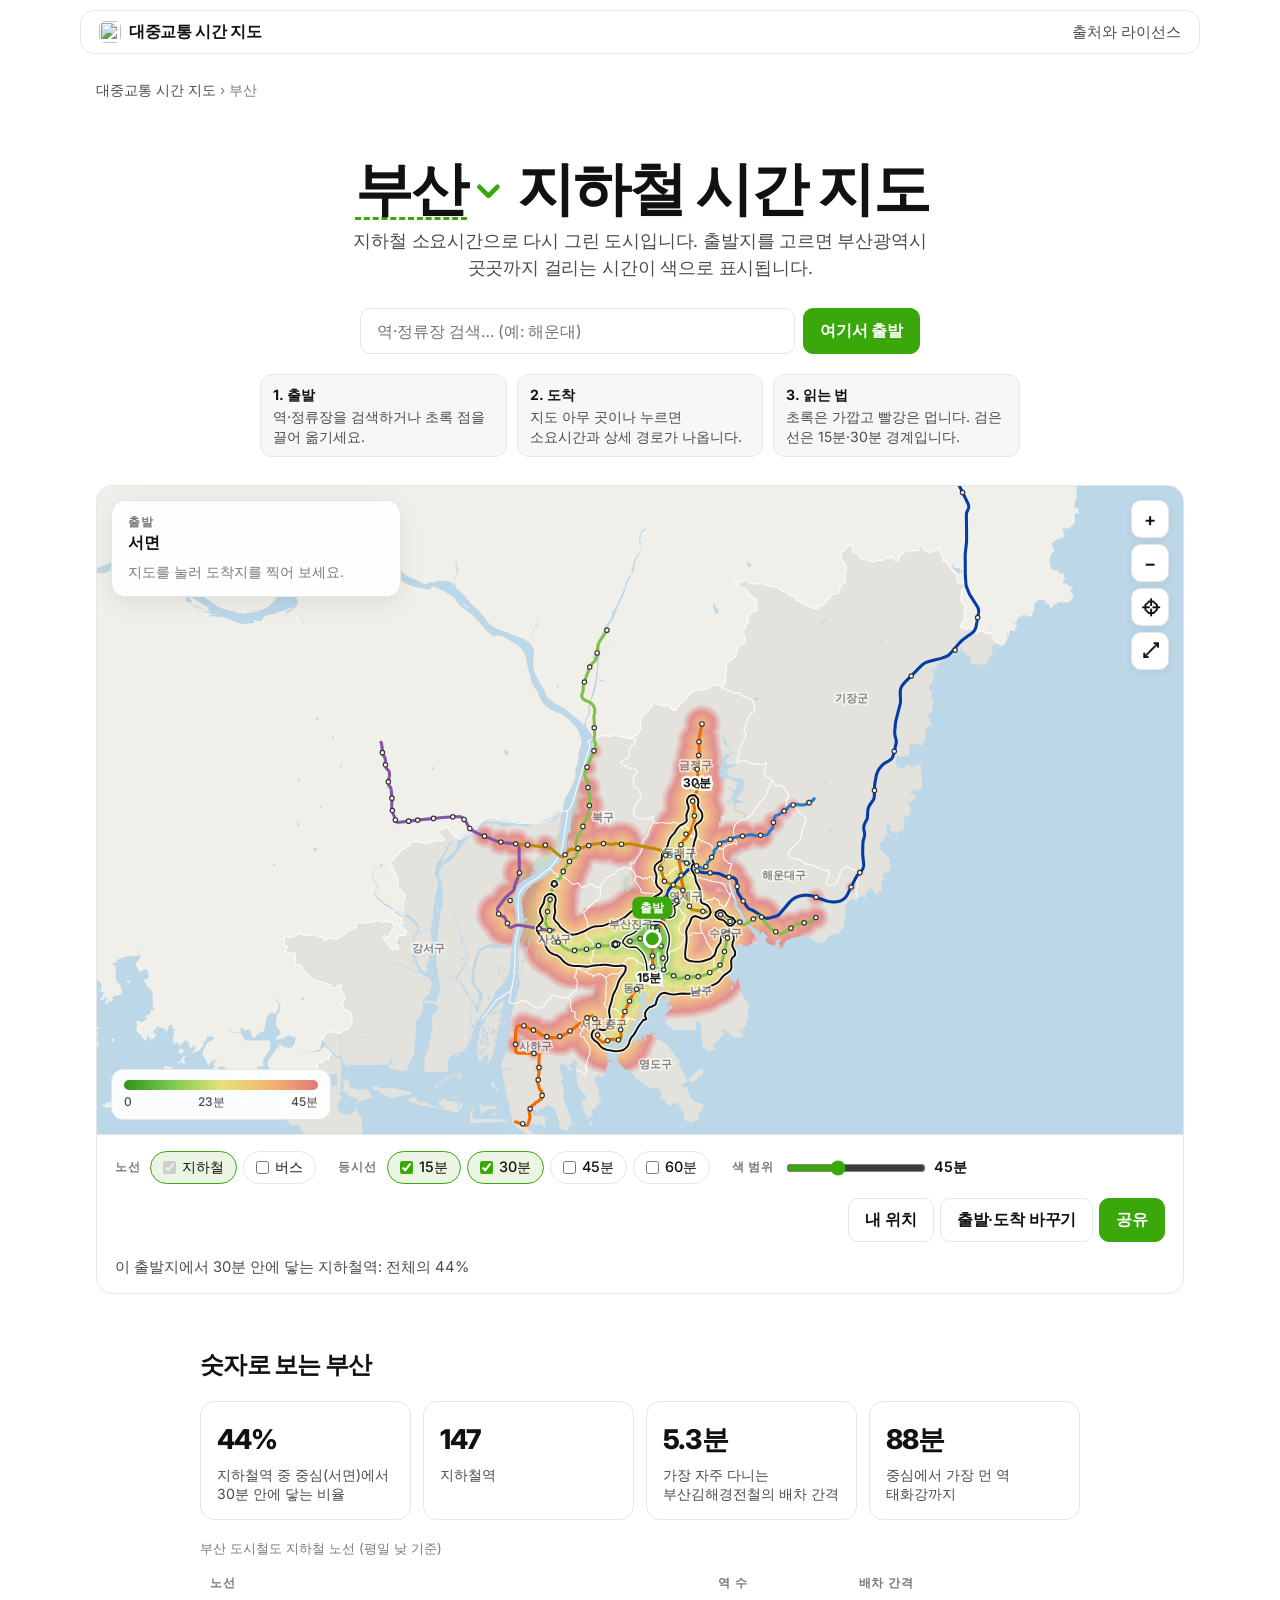
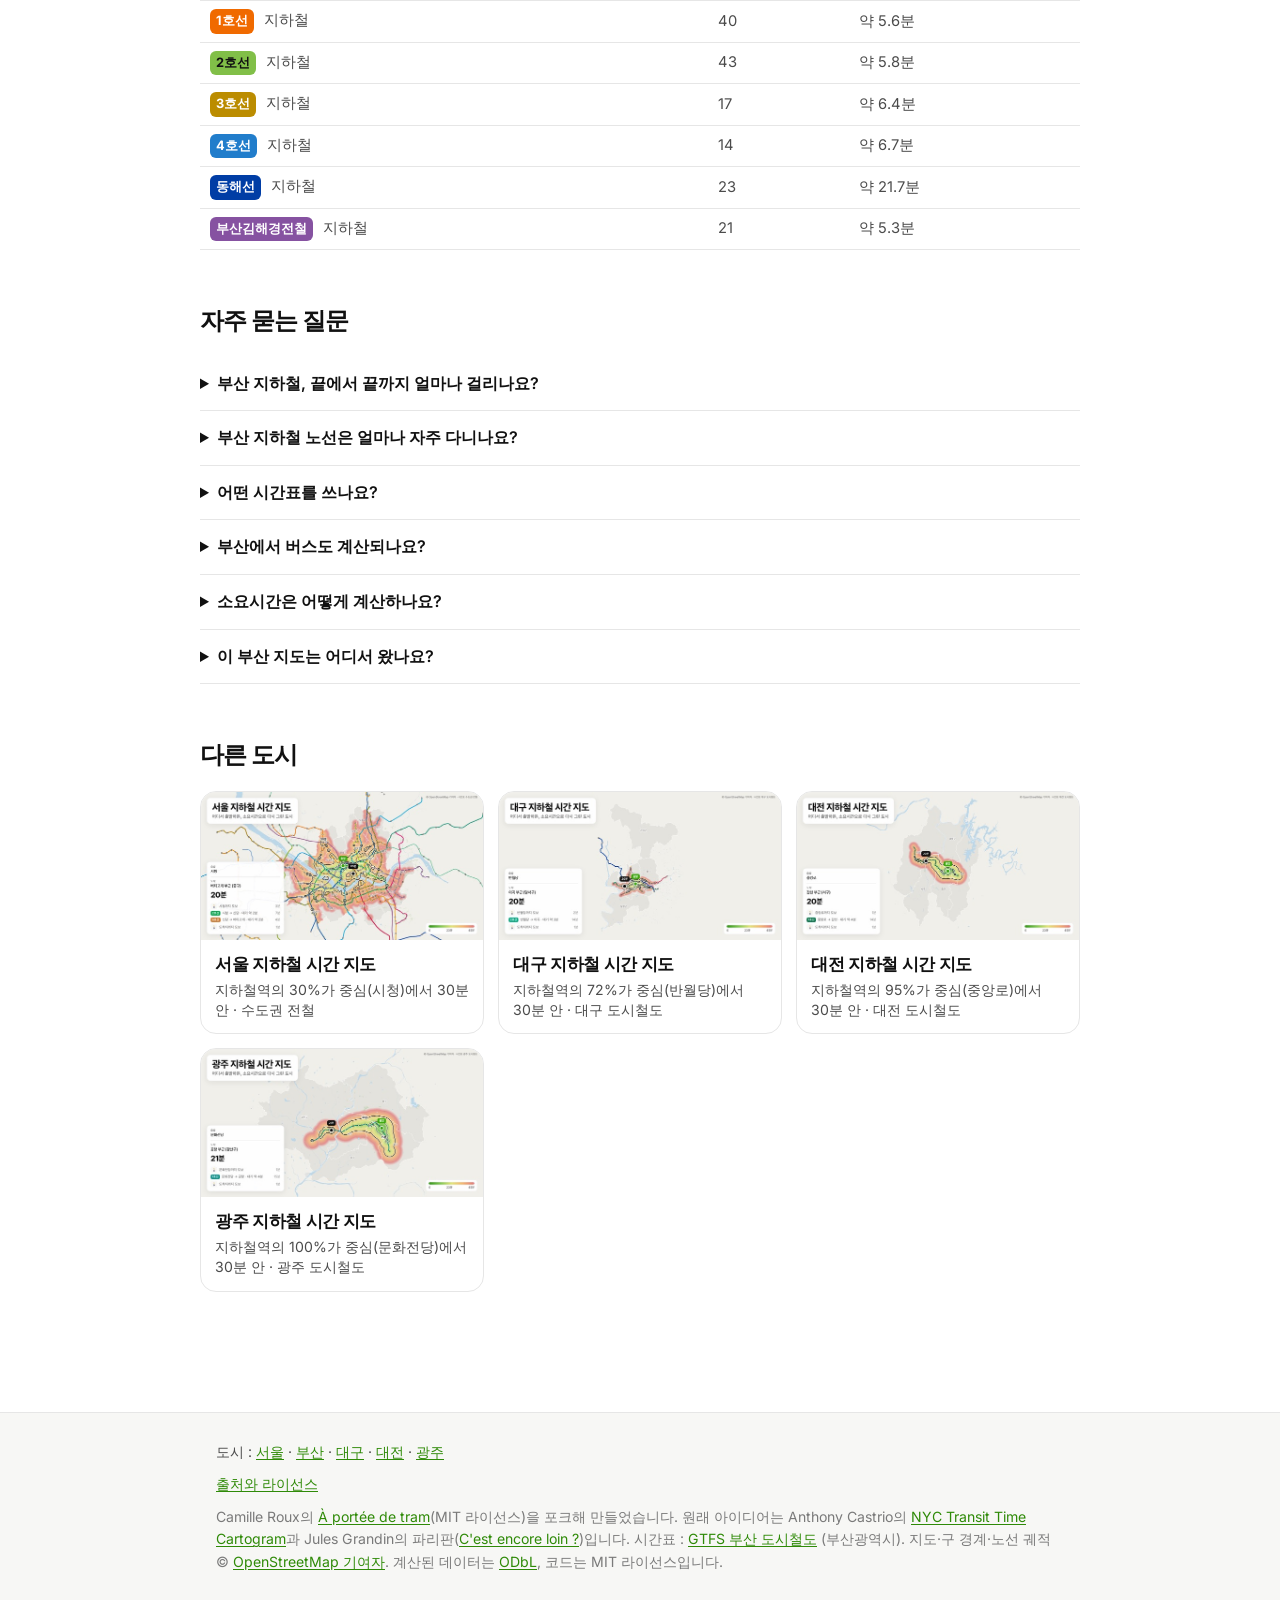
==== site/busan/index.html @ 9e41fa9f "한국 5개 도시판: 서울·부산·대구·대전·광주 - 프랑스 도시를 지우고 한국어 UI로 전환 - 국가교통DB GTFS 변환 도구 (tools/ktdb_gtfs.py), 버스 포함 -" ====
<!doctype html>
<html lang="ko">
  <head>
    <meta charset="utf-8" />
    <meta name="viewport" content="width=device-width, initial-scale=1" />
    <title>부산 지하철 시간 지도 · 지하철 소요시간 · 부산 도시철도</title>
    <meta name="description" content="부산 지하철 소요시간 지도: 출발지를 고르면 도시 곳곳까지 걸리는 시간이 색으로 표시됩니다(부산 도시철도)." />
    <link rel="canonical" href="https://example.com/busan/" />
    <meta name="theme-color" content="#3aa70b" />
    <link rel="icon" href="../favicon.svg" type="image/svg+xml" />
    <link rel="icon" href="../favicon-32.png" type="image/png" sizes="32x32" />
    <link rel="apple-touch-icon" href="../apple-touch-icon.png" />
    <meta property="og:type" content="website" />
    <meta property="og:locale" content="ko_KR" />
    <meta property="og:site_name" content="대중교통 시간 지도" />
    <meta property="og:title" content="부산 지하철 시간 지도" />
    <meta property="og:description" content="부산 지하철 소요시간 지도: 출발지를 고르면 도시 곳곳까지 걸리는 시간이 색으로 표시됩니다(부산 도시철도)." />
    <meta property="og:url" content="https://example.com/busan/" />
    <meta property="og:image" content="https://example.com/og/busan.jpg?v=3eb0826e" />
    <meta property="og:image:width" content="1200" />
    <meta property="og:image:height" content="630" />
    <meta property="og:image:alt" content="서면에서 출발하는 지하철 소요시간으로 색칠한 부산 지도, 15분·30분 등시선 포함." />
    <meta property="article:published_time" content="2026-10-06T08:00:00+09:00" />
    <meta name="twitter:card" content="summary_large_image" />
    <meta name="twitter:title" content="부산 지하철 시간 지도" />
    <meta name="twitter:description" content="부산 지하철 소요시간 지도: 출발지를 고르면 도시 곳곳까지 걸리는 시간이 색으로 표시됩니다(부산 도시철도)." />
    <meta name="twitter:image" content="https://example.com/og/busan.jpg?v=3eb0826e" />
    <script type="application/ld+json">
    {
      "@context": "https://schema.org",
      "@graph": [
        {
          "@type": "WebApplication",
          "name": "부산 지하철 시간 지도",
          "url": "https://example.com/busan/",
          "description": "부산 지하철 소요시간 지도: 출발지를 고르면 도시 곳곳까지 걸리는 시간이 색으로 표시됩니다(부산 도시철도).",
          "inLanguage": "ko",
          "applicationCategory": "TravelApplication",
          "operatingSystem": "Web",
          "isAccessibleForFree": true,
          "image": "https://example.com/og/busan.jpg",
          "spatialCoverage": {
            "@type": "Place",
            "name": "부산광역시"
          },
          "isBasedOn": [
            "https://github.com/camilleroux/montpellier-temps-transport",
            "https://castrio.me/nyc/",
            "https://julesgrandin.github.io/paris-temps-transport/"
          ],
          "datePublished": "2026-10-06",
          "dateModified": "2026-10-06"
        },
        {
          "@type": "BreadcrumbList",
          "itemListElement": [
            {
              "@type": "ListItem",
              "position": 1,
              "name": "대중교통 시간 지도",
              "item": "https://example.com/"
            },
            {
              "@type": "ListItem",
              "position": 2,
              "name": "부산",
              "item": "https://example.com/busan/"
            }
          ]
        },
        {
          "@type": "FAQPage",
          "mainEntity": [
            {
              "@type": "Question",
              "name": "부산 지하철, 끝에서 끝까지 얼마나 걸리나요?",
              "acceptedAnswer": {
                "@type": "Answer",
                "text": "중심(서면)에서 출발하면 지하철역의 14%가 15분 안에, 44%가 30분 안에 닿습니다(도보·대기 포함). 가장 먼 역인 태화강까지는 약 88분입니다."
              }
            },
            {
              "@type": "Question",
              "name": "부산 지하철 노선은 얼마나 자주 다니나요?",
              "acceptedAnswer": {
                "@type": "Answer",
                "text": "평일 낮 평균 배차 간격은 1호선 5.6분, 2호선 5.8분, 3호선 6.4분, 4호선 6.7분, 동해선 21.7분, 부산김해경전철 5.3분입니다. 가장 자주 다니는 노선은 부산김해경전철으로, 약 5.3분마다 옵니다."
              }
            },
            {
              "@type": "Question",
              "name": "어떤 시간표를 쓰나요?",
              "acceptedAnswer": {
                "@type": "Answer",
                "text": "부산 도시철도 계획 시간표(GTFS, 국가교통DB 제공 자료)를 사용합니다. 2026년 10월 6일에 받은 자료입니다. 시간표 유효 기간은 2030년 12월 31일까지입니다. 소요시간은 2026년 10월 6일 화요일 7시~20시 기준입니다."
              }
            },
            {
              "@type": "Question",
              "name": "부산에서 버스도 계산되나요?",
              "acceptedAnswer": {
                "@type": "Answer",
                "text": "선택할 수 있습니다. 지도 아래 ‘버스’ 항목을 켜면 됩니다. 기본은 지하철만 표시합니다. 드물게 오는 버스의 대기시간은 최대 15분으로 잡습니다."
              }
            },
            {
              "@type": "Question",
              "name": "소요시간은 어떻게 계산하나요?",
              "acceptedAnswer": {
                "@type": "Answer",
                "text": "시속 4.5km로 정류장까지 걷고, 배차 간격의 절반만큼 기다리고, 시간표상 역 사이 소요시간을 더합니다. 환승할 때는 도보 1.5분을 더합니다. 지하철은 승강장까지 오가는 1분도 더합니다. 실시간 정보나 운행 장애는 반영하지 않는, ‘시간표상’ 도시입니다."
              }
            },
            {
              "@type": "Question",
              "name": "이 부산 지도는 어디서 왔나요?",
              "acceptedAnswer": {
                "@type": "Answer",
                "text": "아이디어는 Anthony Castrio의 NYC Transit Time Cartogram과, 이를 파리에 옮긴 Jules Grandin의 « C'est encore loin ? »에서 왔습니다. 코드는 Camille Roux가 프랑스 도시용으로 만든 « À portée de tram »(MIT 라이선스)을 포크했습니다."
              }
            }
          ]
        }
      ]
    }
    </script>
    <link rel="preconnect" href="https://fonts.bunny.net" />
    <link rel="stylesheet" href="https://fonts.bunny.net/css?family=inter:400,500,600,700,800" />
    <link rel="stylesheet" href="../styles.css?v=0afb52df" />
  </head>
  <body>
    <script id="city-config" type="application/json">{"slug": "busan", "name": "부산", "dataVersion": "d12c9aa7", "defaultFrom": {"lat": 35.15735, "lon": 129.0591, "label": "서면"}, "railNoun": "지하철", "railStations": "지하철역", "busNoun": "버스", "geocoderUrl": null}</script>
    <header class="topbar">
      <nav class="topbar-inner" aria-label="주 메뉴">
        <a class="brand" href="../"><img src="../favicon.svg" width="22" height="22" alt="" /> 대중교통 시간 지도</a>
        <div class="topbar-links">
          <a class="topbar-link" href="../credits/">출처와 라이선스</a>
        </div>
      </nav>
    </header>

    <main class="page">
      <nav class="breadcrumb" aria-label="현재 위치">
        <a href="../">대중교통 시간 지도</a> <span aria-hidden="true">›</span> <span aria-current="page">부산</span>
      </nav>

      <section class="hero">
        <h1><button id="cityTrigger" type="button" class="city-trigger" aria-haspopup="dialog" aria-expanded="false" title="도시 바꾸기">부산<svg viewBox="0 0 16 16" aria-hidden="true"><path d="M3 6l5 5 5-5"/></svg></button> 지하철 시간&nbsp;지도</h1>
        <div id="cityPanel" class="city-panel" role="dialog" aria-label="도시 선택" hidden>
          <div class="city-panel-head">
            <input id="citySearch" type="search" placeholder="도시 검색…" aria-label="도시 검색" autocomplete="off" />
            <button id="cityClose" type="button" class="icon-button" aria-label="닫기">×</button>
          </div>
          <nav class="city-panel-list" aria-label="도시">
            <a class="city-item" href="../seoul/" data-name="서울"><img src="../og/thumb-seoul.jpg" width="120" height="63" alt="" loading="lazy" /><span><strong>서울</strong><small>지하철 · 수도권 전철</small></span></a>
            <a class="city-item current" href="../busan/" aria-current="page" data-name="부산"><img src="../og/thumb-busan.jpg" width="120" height="63" alt="" loading="lazy" /><span><strong>부산</strong><small>지하철 · 부산 도시철도</small></span></a>
            <a class="city-item" href="../daegu/" data-name="대구"><img src="../og/thumb-daegu.jpg" width="120" height="63" alt="" loading="lazy" /><span><strong>대구</strong><small>지하철 · 대구 도시철도</small></span></a>
            <a class="city-item" href="../daejeon/" data-name="대전"><img src="../og/thumb-daejeon.jpg" width="120" height="63" alt="" loading="lazy" /><span><strong>대전</strong><small>지하철 · 대전 도시철도</small></span></a>
            <a class="city-item" href="../gwangju/" data-name="광주"><img src="../og/thumb-gwangju.jpg" width="120" height="63" alt="" loading="lazy" /><span><strong>광주</strong><small>지하철 · 광주 도시철도</small></span></a>
          </nav>
        </div>
        <p class="lede">
          지하철 소요시간으로 다시 그린 도시입니다. 출발지를 고르면 부산광역시 곳곳까지 걸리는 시간이 색으로
          표시됩니다.
        </p>
        <form id="searchForm" class="search" role="search" autocomplete="off">
          <label class="visually-hidden" for="searchInput">출발지</label>
          <input id="searchInput" type="search" placeholder="역·정류장 검색… (예: 해운대)" />
          <button type="submit" class="button primary">여기서 출발</button>
          <ul id="searchResults" class="search-results" hidden></ul>
        </form>
        <ol class="steps" aria-label="사용법">
          <li><strong>1. 출발</strong> 역·정류장을 검색하거나 초록 점을 끌어 옮기세요.</li>
          <li><strong>2. 도착</strong> 지도 아무 곳이나 누르면 소요시간과 상세 경로가 나옵니다.</li>
          <li><strong>3. 읽는 법</strong> 초록은 가깝고 빨강은 멉니다. 검은 선은 15분·30분 경계입니다.</li>
        </ol>
      </section>

      <section class="map-card" aria-label="소요시간 지도">
        <noscript>
          <p class="noscript">
            이 지도는 소요시간을 계산하려면 JavaScript가 필요합니다. JavaScript를 켜 주세요.
          </p>
        </noscript>
        <div id="mapStage" class="map-stage">
          <canvas id="mapCanvas"></canvas>

          <aside id="tripPanel" class="trip-panel" aria-live="polite">
            <p class="trip-eyebrow">출발</p>
            <p id="tripFrom" class="trip-from">노선 데이터를 불러오는 중…</p>
            <div id="tripResult" class="trip-result" hidden>
              <div class="trip-row">
                <p class="trip-eyebrow">도착</p>
                <button id="removeTo" type="button" class="link-button">지우기</button>
              </div>
              <p id="tripTo" class="trip-to"></p>
              <p id="tripDuration" class="trip-duration"></p>
              <ol id="tripSteps" class="trip-steps"></ol>
              <div id="heatFrom" class="segmented" role="group" aria-label="지도 색칠 기준">
                <span>색칠 기준</span>
                <button type="button" data-source="from" aria-pressed="true">출발지</button>
                <button type="button" data-source="to" aria-pressed="false">도착지</button>
              </div>
            </div>
            <p id="tripHint" class="trip-hint">지도를 눌러 도착지를 찍어 보세요.</p>
          </aside>

          <div class="map-buttons">
            <button id="zoomIn" type="button" class="icon-button" aria-label="확대">+</button>
            <button id="zoomOut" type="button" class="icon-button" aria-label="축소">−</button>
            <button id="recenter" type="button" class="icon-button" aria-label="지도 다시 맞추기">⌖</button>
            <button id="fullscreen" type="button" class="icon-button" aria-label="전체 화면">⤢</button>
          </div>

          <div class="legend" aria-hidden="true">
            <div id="legendBar" class="legend-bar"></div>
            <div class="legend-labels"><span>0</span><span id="legendMid"></span><span id="legendMax"></span></div>
          </div>
        </div>

        <div class="controls">
          <div class="control-group">
            <span class="control-label">노선</span>
            <label class="pill-toggle"><input type="checkbox" checked disabled /> 지하철</label>
            <label class="pill-toggle"><input id="busToggle" type="checkbox" /> 버스</label>
          </div>
          <div id="isoToggles" class="control-group">
            <span class="control-label">등시선</span>
            <label class="pill-toggle"><input type="checkbox" value="15" checked /> 15분</label>
            <label class="pill-toggle"><input type="checkbox" value="30" checked /> 30분</label>
            <label class="pill-toggle"><input type="checkbox" value="45" /> 45분</label>
            <label class="pill-toggle"><input type="checkbox" value="60" /> 60분</label>
          </div>
          <div class="control-group">
            <label class="control-label" for="maxRange">색 범위</label>
            <input id="maxRange" type="range" min="20" max="90" step="5" value="45" />
            <output id="maxValue" for="maxRange">45분</output>
          </div>
          <div class="control-group actions">
            <button id="locate" type="button" class="button">내 위치</button>
            <button id="swap" type="button" class="button">출발·도착 바꾸기</button>
            <button id="share" type="button" class="button primary">공유</button>
          </div>
        </div>
        <p id="reach" class="reach"></p>
      </section>

      <section class="section" aria-labelledby="stats-title">
        <h2 id="stats-title">숫자로 보는 부산</h2>
        <div class="stat-grid">
          <div class="stat"><strong>44%</strong><span>지하철역 중 중심(서면)에서 30분 안에 닿는 비율</span></div>
          <div class="stat"><strong>147</strong><span>지하철역</span></div>
          <div class="stat"><strong>5.3분</strong><span>가장 자주 다니는 부산김해경전철의 배차 간격</span></div>
          <div class="stat"><strong>88분</strong><span>중심에서 가장 먼 역 태화강까지</span></div>
        </div>
        <table class="lines-table">
          <caption>부산 도시철도 지하철 노선 (평일 낮 기준)</caption>
          <thead><tr><th scope="col">노선</th><th scope="col">역 수</th><th scope="col">배차 간격</th></tr></thead>
          <tbody>
            <tr><td><span class="line-badge" style="background:#F06A00;color:#fff">1호선</span> 지하철</td><td>40</td><td>약 5.6분</td></tr>
            <tr><td><span class="line-badge" style="background:#81BF48;color:#111">2호선</span> 지하철</td><td>43</td><td>약 5.8분</td></tr>
            <tr><td><span class="line-badge" style="background:#BB8C00;color:#fff">3호선</span> 지하철</td><td>17</td><td>약 6.4분</td></tr>
            <tr><td><span class="line-badge" style="background:#217DCB;color:#fff">4호선</span> 지하철</td><td>14</td><td>약 6.7분</td></tr>
            <tr><td><span class="line-badge" style="background:#003DA5;color:#fff">동해선</span> 지하철</td><td>23</td><td>약 21.7분</td></tr>
            <tr><td><span class="line-badge" style="background:#8652A1;color:#fff">부산김해경전철</span> 지하철</td><td>21</td><td>약 5.3분</td></tr>
          </tbody>
        </table>
      </section>

      <section class="section" aria-labelledby="faq-title">
        <h2 id="faq-title">자주 묻는 질문</h2>
        <details class="faq"><summary>부산 지하철, 끝에서 끝까지 얼마나 걸리나요?</summary><p>중심(서면)에서 출발하면 지하철역의 14%가 15분 안에, 44%가 30분 안에 닿습니다(도보·대기 포함). 가장 먼 역인 태화강까지는 약 88분입니다.</p></details>
        <details class="faq"><summary>부산 지하철 노선은 얼마나 자주 다니나요?</summary><p>평일 낮 평균 배차 간격은 1호선 5.6분, 2호선 5.8분, 3호선 6.4분, 4호선 6.7분, 동해선 21.7분, 부산김해경전철 5.3분입니다. 가장 자주 다니는 노선은 부산김해경전철으로, 약 5.3분마다 옵니다.</p></details>
        <details class="faq"><summary>어떤 시간표를 쓰나요?</summary><p>부산 도시철도 계획 시간표(GTFS, 국가교통DB 제공 자료)를 사용합니다. 2026년 10월 6일에 받은 자료입니다. 시간표 유효 기간은 2030년 12월 31일까지입니다. 소요시간은 2026년 10월 6일 화요일 7시~20시 기준입니다.</p></details>
        <details class="faq"><summary>부산에서 버스도 계산되나요?</summary><p>선택할 수 있습니다. 지도 아래 ‘버스’ 항목을 켜면 됩니다. 기본은 지하철만 표시합니다. 드물게 오는 버스의 대기시간은 최대 15분으로 잡습니다.</p></details>
        <details class="faq"><summary>소요시간은 어떻게 계산하나요?</summary><p>시속 4.5km로 정류장까지 걷고, 배차 간격의 절반만큼 기다리고, 시간표상 역 사이 소요시간을 더합니다. 환승할 때는 도보 1.5분을 더합니다. 지하철은 승강장까지 오가는 1분도 더합니다. 실시간 정보나 운행 장애는 반영하지 않는, ‘시간표상’ 도시입니다.</p></details>
        <details class="faq"><summary>이 부산 지도는 어디서 왔나요?</summary><p>아이디어는 Anthony Castrio의 <a href="https://castrio.me/nyc/">NYC Transit Time Cartogram</a>과, 이를 파리에 옮긴 Jules Grandin의 <a href="https://julesgrandin.github.io/paris-temps-transport/">C'est encore loin&nbsp;?</a>에서 왔습니다. 코드는 Camille Roux가 프랑스 도시용으로 만든 <a href="https://github.com/camilleroux/montpellier-temps-transport">À portée de tram</a>(MIT 라이선스)을 포크했습니다.</p></details>
      </section>

      <section class="section" aria-labelledby="cities-title">
        <h2 id="cities-title">다른 도시</h2>
        <div class="city-grid">
          <a class="city-card" href="../seoul/">
            <img src="../og/thumb-seoul.jpg" width="600" height="315" alt="" loading="lazy" />
            <span class="city-card-body">
              <h3>서울 지하철 시간 지도</h3>
              <span>지하철역의 30%가 중심(시청)에서 30분 안 · 수도권 전철</span>
            </span>
          </a>
          <a class="city-card" href="../daegu/">
            <img src="../og/thumb-daegu.jpg" width="600" height="315" alt="" loading="lazy" />
            <span class="city-card-body">
              <h3>대구 지하철 시간 지도</h3>
              <span>지하철역의 72%가 중심(반월당)에서 30분 안 · 대구 도시철도</span>
            </span>
          </a>
          <a class="city-card" href="../daejeon/">
            <img src="../og/thumb-daejeon.jpg" width="600" height="315" alt="" loading="lazy" />
            <span class="city-card-body">
              <h3>대전 지하철 시간 지도</h3>
              <span>지하철역의 95%가 중심(중앙로)에서 30분 안 · 대전 도시철도</span>
            </span>
          </a>
          <a class="city-card" href="../gwangju/">
            <img src="../og/thumb-gwangju.jpg" width="600" height="315" alt="" loading="lazy" />
            <span class="city-card-body">
              <h3>광주 지하철 시간 지도</h3>
              <span>지하철역의 100%가 중심(문화전당)에서 30분 안 · 광주 도시철도</span>
            </span>
          </a>
        </div>
      </section>
    </main>

    <footer class="site-footer">
      <div class="footer-inner">
        <p class="footer-links">도시&nbsp;: <a href="../seoul/">서울</a> · <a href="../busan/">부산</a> · <a href="../daegu/">대구</a> · <a href="../daejeon/">대전</a> · <a href="../gwangju/">광주</a></p>
        <p class="footer-links"><a href="../credits/">출처와 라이선스</a></p>
        <p class="footer-credits">
          Camille Roux의 <a href="https://github.com/camilleroux/montpellier-temps-transport" rel="noopener">À portée de tram</a>(MIT 라이선스)을 포크해 만들었습니다.
          원래 아이디어는 Anthony Castrio의 <a href="https://castrio.me/nyc/">NYC Transit Time Cartogram</a>과 Jules Grandin의
          파리판(<a href="https://julesgrandin.github.io/paris-temps-transport/">C'est encore loin&nbsp;?</a>)입니다.
          시간표&nbsp;: <a href="https://www.ktdb.go.kr/www/selectBbsNttView.do?key=45&amp;bbsNo=2&amp;nttNo=3785">GTFS 부산 도시철도</a> (부산광역시). 지도·구 경계·노선 궤적 © <a href="https://www.openstreetmap.org/copyright">OpenStreetMap 기여자</a>.
          계산된 데이터는 <a href="https://opendatacommons.org/licenses/odbl/1-0/">ODbL</a>, 코드는 MIT 라이선스입니다.
        </p>
      </div>
    </footer>

    <div id="toast" class="toast" role="status" hidden></div>
    <script type="module" src="../app.js?v=b7305bcd"></script>
  </body>
</html>
---- site/styles.css ----
:root {
  --green: #3aa70b;
  --green-strong: #2f8a08;
  --green-soft: #eaf6e3;
  --ink: #111111;
  --ink-soft: #4b4b4b;
  --muted: #7a7a7a;
  --line: #e6e6e6;
  --surface: #ffffff;
  --surface-alt: #f7f7f5;
  --radius: 16px;
  --shadow: 0 6px 24px rgba(0, 0, 0, 0.08);
  font-family: "Inter", -apple-system, BlinkMacSystemFont, "Apple SD Gothic Neo", "Malgun Gothic", "Segoe UI", Roboto, sans-serif;
  color: var(--ink);
  background: var(--surface);
  word-break: keep-all;
}

* {
  box-sizing: border-box;
}

body {
  margin: 0;
  background: var(--surface);
  -webkit-font-smoothing: antialiased;
}

a {
  color: var(--green-strong);
  text-underline-offset: 2px;
}

.visually-hidden {
  position: absolute;
  width: 1px;
  height: 1px;
  overflow: hidden;
  clip: rect(0 0 0 0);
}

/* --- Top bar ------------------------------------------------------------ */

.topbar {
  position: relative;
  z-index: 20;
  padding: 10px 16px;
}

.topbar-inner {
  max-width: 1120px;
  margin: 0 auto;
  display: flex;
  align-items: center;
  justify-content: space-between;
  gap: 12px;
  padding: 10px 18px;
  border: 1px solid var(--line);
  border-radius: 14px;
  background: rgba(255, 255, 255, 0.86);
  backdrop-filter: blur(12px);
  -webkit-backdrop-filter: blur(12px);
}

.brand {
  display: inline-flex;
  align-items: center;
  gap: 8px;
  color: var(--ink);
  font-weight: 700;
  text-decoration: none;
  letter-spacing: -0.02em;
}

.brand img {
  border-radius: 6px;
}

.topbar-links {
  display: flex;
  align-items: center;
  gap: 16px;
}

.topbar-link {
  color: var(--ink-soft);
  font-weight: 500;
  font-size: 0.95rem;
  text-decoration: none;
}

.topbar-link:hover {
  color: var(--ink);
}

/* --- Hero --------------------------------------------------------------- */

.page {
  max-width: 1120px;
  margin: 0 auto;
  padding: 0 16px 56px;
}

.hero {
  display: flex;
  flex-direction: column;
  align-items: center;
  text-align: center;
  padding: 40px 0 28px;
}

.chip {
  display: inline-flex;
  align-items: center;
  gap: 6px;
  padding: 5px 12px;
  border: 1px solid var(--line);
  border-radius: 999px;
  font-size: 0.88rem;
  font-weight: 500;
}

.city-switch {
  display: flex;
  flex-wrap: wrap;
  justify-content: center;
  gap: 6px;
}

.hero .city-switch {
  margin-top: 18px;
}

.city-switch a.chip {
  color: var(--ink-soft);
  text-decoration: none;
}

.city-switch a.chip:hover {
  border-color: #cfcfcf;
  color: var(--ink);
}

/* Changer de ville : nom cliquable dans le titre + panneau */

.city-trigger {
  display: inline-flex;
  align-items: center;
  gap: 0.12em;
  padding: 0 0.08em;
  border: 0;
  border-radius: 0.18em;
  background: none;
  color: inherit;
  font: inherit;
  letter-spacing: inherit;
  text-decoration: underline dashed var(--green);
  text-decoration-thickness: 0.06em;
  text-underline-offset: 0.14em;
  cursor: pointer;
  transition: background 0.15s;
}

.city-trigger:hover,
.city-trigger[aria-expanded="true"] {
  background: var(--green-soft);
}

.city-trigger svg {
  width: 0.5em;
  height: 0.5em;
  margin-top: 0.08em;
  fill: none;
  stroke: var(--green);
  stroke-width: 2.6;
  stroke-linecap: round;
  stroke-linejoin: round;
}

.hero {
  position: relative;
}

.city-panel {
  position: absolute;
  top: 128px;
  left: 50%;
  z-index: 25;
  width: min(720px, calc(100vw - 32px));
  max-height: min(520px, 70vh);
  overflow: auto;
  transform: translateX(-50%);
  padding: 14px;
  border: 1px solid var(--line);
  border-radius: 18px;
  background: var(--surface);
  box-shadow: 0 18px 50px rgba(0, 0, 0, 0.18);
  text-align: left;
}

.city-panel-head {
  position: sticky;
  top: -14px;
  display: flex;
  gap: 8px;
  margin: -14px -14px 10px;
  padding: 14px;
  background: var(--surface);
}

.city-panel-head input {
  flex: 1;
  min-width: 0;
  padding: 11px 14px;
  border: 1px solid var(--line);
  border-radius: 10px;
  font: inherit;
  font-size: 1rem;
}

.city-panel-head input:focus {
  outline: 2px solid var(--green);
  outline-offset: 1px;
  border-color: transparent;
}

.city-panel-list {
  display: grid;
  grid-template-columns: repeat(auto-fill, minmax(200px, 1fr));
  gap: 8px;
}

.city-item {
  display: flex;
  align-items: center;
  gap: 10px;
  padding: 6px;
  border: 1px solid transparent;
  border-radius: 12px;
  color: var(--ink);
  text-decoration: none;
}

.city-item[hidden] {
  display: none;
}

.city-item:hover,
.city-item:focus-visible {
  border-color: var(--line);
  background: var(--surface-alt);
}

.city-item.current {
  border-color: var(--green);
  background: var(--green-soft);
}

.city-item img {
  flex: none;
  width: 72px;
  height: 46px;
  border-radius: 8px;
  object-fit: cover;
  object-position: center 65%;
  background: var(--surface-alt);
}

.city-item strong {
  display: block;
  font-size: 0.98rem;
  letter-spacing: -0.01em;
}

.city-item small {
  display: block;
  color: var(--muted);
  font-size: 0.8rem;
}

@media (max-width: 720px) {
  /* Sur mobile, le panneau monte du bas de l'écran. */
  .city-panel {
    position: fixed;
    top: auto;
    bottom: 0;
    left: 0;
    width: 100%;
    max-height: 78vh;
    transform: none;
    border-radius: 18px 18px 0 0;
    padding-bottom: calc(14px + env(safe-area-inset-bottom));
  }

  .city-panel-list {
    grid-template-columns: 1fr;
  }
}

.chip.active {
  border-color: var(--green);
  background: var(--green-soft);
}

h1 {
  margin: 18px 0 10px;
  font-size: clamp(2.2rem, 6vw, 3.6rem);
  font-weight: 800;
  letter-spacing: -0.035em;
  line-height: 1.05;
}

.lede {
  max-width: 620px;
  margin: 0;
  color: var(--ink-soft);
  font-size: 1.12rem;
  line-height: 1.5;
  letter-spacing: -0.01em;
}

.search {
  position: relative;
  display: flex;
  gap: 8px;
  width: min(560px, 100%);
  margin-top: 26px;
}

.search input {
  flex: 1;
  min-width: 0;
  padding: 12px 16px;
  border: 1px solid var(--line);
  border-radius: 10px;
  font: inherit;
  font-size: 1rem;
  background: var(--surface);
}

.search input:focus {
  outline: 2px solid var(--green);
  outline-offset: 1px;
  border-color: transparent;
}

.search-results {
  position: absolute;
  top: calc(100% + 6px);
  left: 0;
  right: 0;
  z-index: 15;
  margin: 0;
  padding: 6px;
  list-style: none;
  text-align: left;
  border: 1px solid var(--line);
  border-radius: 12px;
  background: var(--surface);
  box-shadow: var(--shadow);
}

.search-results button {
  display: block;
  width: 100%;
  padding: 9px 10px;
  border: 0;
  border-radius: 8px;
  background: none;
  font: inherit;
  text-align: left;
  cursor: pointer;
}

.search-results button:hover,
.search-results button:focus-visible,
.search-results button.active {
  background: var(--surface-alt);
}

.search-results small {
  display: block;
  color: var(--muted);
}

/* --- Buttons ------------------------------------------------------------ */

.button {
  padding: 10px 16px;
  border: 1px solid var(--line);
  border-radius: 10px;
  background: var(--surface);
  color: var(--ink);
  font: inherit;
  font-weight: 600;
  letter-spacing: -0.01em;
  cursor: pointer;
  white-space: nowrap;
}

.button:hover {
  border-color: #cfcfcf;
}

.button.primary {
  border-color: var(--green);
  background: var(--green);
  color: #fff;
}

.button.primary:hover {
  background: var(--green-strong);
}

.icon-button {
  width: 38px;
  height: 38px;
  border: 1px solid var(--line);
  border-radius: 10px;
  background: var(--surface);
  color: var(--ink);
  font: inherit;
  font-size: 1.15rem;
  font-weight: 600;
  line-height: 1;
  cursor: pointer;
  box-shadow: 0 2px 8px rgba(0, 0, 0, 0.06);
}

.icon-button[hidden] {
  display: none;
}

.pill-toggle[hidden] {
  display: none;
}

.icon-button:hover {
  background: var(--surface-alt);
}

/* --- Map card ----------------------------------------------------------- */

.map-card {
  border: 1px solid var(--line);
  border-radius: var(--radius);
  background: var(--surface);
  overflow: hidden;
}

.map-stage {
  position: relative;
  height: min(72vh, 720px);
  min-height: 420px;
  background: #f1efe9;
}

.map-stage:fullscreen {
  height: 100vh;
}

#mapCanvas {
  display: block;
  width: 100%;
  height: 100%;
  touch-action: none;
  cursor: crosshair;
}

#mapCanvas.panning {
  cursor: grabbing;
}

#mapCanvas.over-marker {
  cursor: grab;
}

.noscript {
  margin: 0;
  padding: 16px 18px;
  border-bottom: 1px solid var(--line);
  background: var(--green-soft);
  font-weight: 500;
}

.trip-panel {
  position: absolute;
  top: 14px;
  left: 14px;
  width: 290px;
  max-height: calc(100% - 28px);
  overflow: auto;
  padding: 14px 16px;
  border: 1px solid var(--line);
  border-radius: 14px;
  background: rgba(255, 255, 255, 0.95);
  box-shadow: var(--shadow);
}

.trip-panel p {
  margin: 0;
}

.trip-eyebrow {
  color: var(--muted);
  font-size: 0.72rem;
  font-weight: 700;
  letter-spacing: 0.06em;
  text-transform: uppercase;
}

.trip-from,
.trip-to {
  margin-top: 2px !important;
  font-weight: 600;
  letter-spacing: -0.01em;
}

.trip-result {
  margin-top: 12px;
  padding-top: 12px;
  border-top: 1px solid var(--line);
}

.trip-duration {
  margin-top: 8px !important;
  font-size: 2rem;
  font-weight: 800;
  letter-spacing: -0.03em;
}

.trip-steps {
  margin: 10px 0 0;
  padding: 0;
  list-style: none;
  font-size: 0.9rem;
  color: var(--ink-soft);
}

.trip-steps li {
  display: flex;
  align-items: baseline;
  gap: 8px;
  padding: 4px 0;
}

.trip-steps .badge {
  flex: none;
  min-width: 26px;
  padding: 2px 6px;
  border-radius: 6px;
  font-size: 0.78rem;
  font-weight: 700;
  text-align: center;
}

.trip-steps .walk {
  background: var(--surface-alt);
  color: var(--ink-soft);
}

.trip-steps .minutes {
  margin-left: auto;
  color: var(--muted);
  white-space: nowrap;
}

.trip-row {
  display: flex;
  align-items: baseline;
  justify-content: space-between;
}

.link-button {
  padding: 0;
  border: 0;
  background: none;
  color: var(--muted);
  font: inherit;
  font-size: 0.8rem;
  text-decoration: underline;
  text-underline-offset: 2px;
  cursor: pointer;
}

.link-button:hover {
  color: var(--ink);
}

.segmented {
  display: flex;
  align-items: center;
  flex-wrap: wrap;
  gap: 4px;
  margin-top: 12px;
  padding-top: 10px;
  border-top: 1px solid var(--line);
  font-size: 0.8rem;
  color: var(--muted);
}

.segmented span {
  margin-right: 4px;
}

.segmented button {
  padding: 4px 10px;
  border: 1px solid var(--line);
  border-radius: 999px;
  background: var(--surface);
  color: var(--ink-soft);
  font: inherit;
  font-weight: 500;
  cursor: pointer;
}

.segmented button[aria-pressed="true"] {
  border-color: var(--green);
  background: var(--green-soft);
  color: var(--ink);
}

.trip-hint {
  margin-top: 10px !important;
  color: var(--muted);
  font-size: 0.85rem;
}

.map-buttons {
  position: absolute;
  top: 14px;
  right: 14px;
  display: flex;
  flex-direction: column;
  gap: 6px;
}

.legend {
  position: absolute;
  left: 14px;
  bottom: 14px;
  width: 220px;
  padding: 10px 12px 8px;
  border: 1px solid var(--line);
  border-radius: 12px;
  background: rgba(255, 255, 255, 0.92);
}

.legend-bar {
  height: 10px;
  border-radius: 999px;
}

.legend-labels {
  display: flex;
  justify-content: space-between;
  margin-top: 4px;
  color: var(--ink-soft);
  font-size: 0.75rem;
  font-weight: 500;
}

/* --- Controls ----------------------------------------------------------- */

.controls {
  display: flex;
  flex-wrap: wrap;
  align-items: center;
  gap: 14px 22px;
  padding: 16px 18px;
  border-top: 1px solid var(--line);
}

.control-group {
  display: flex;
  flex-wrap: wrap;
  align-items: center;
  gap: 6px;
}

.control-group.actions {
  margin-left: auto;
}

.control-label {
  margin-right: 4px;
  color: var(--muted);
  font-size: 0.75rem;
  font-weight: 700;
  letter-spacing: 0.06em;
  text-transform: uppercase;
}

.pill-toggle {
  display: inline-flex;
  align-items: center;
  gap: 6px;
  padding: 6px 12px;
  border: 1px solid var(--line);
  border-radius: 999px;
  font-size: 0.9rem;
  font-weight: 500;
  cursor: pointer;
  user-select: none;
}

.pill-toggle:has(input:checked) {
  border-color: var(--green);
  background: var(--green-soft);
}

.pill-toggle:has(input:disabled) {
  cursor: default;
}

.pill-toggle input {
  margin: 0;
  accent-color: var(--green);
}

input[type="range"] {
  width: 140px;
  accent-color: var(--green);
}

output {
  min-width: 52px;
  font-size: 0.9rem;
  font-weight: 600;
}

.reach {
  margin: 0;
  padding: 0 18px 16px;
  color: var(--ink-soft);
  font-size: 0.92rem;
}

/* --- Sections sous la carte ------------------------------------------ */

.page-title {
  margin: 0 0 8px;
  color: var(--ink);
  font-size: 2rem;
  letter-spacing: -0.03em;
}

.breadcrumb {
  padding-top: 18px;
  color: var(--muted);
  font-size: 0.85rem;
}

.breadcrumb a {
  color: var(--ink-soft);
  text-decoration: none;
}

.breadcrumb a:hover {
  text-decoration: underline;
}

.steps {
  display: grid;
  grid-template-columns: repeat(3, minmax(0, 1fr));
  gap: 10px;
  width: min(760px, 100%);
  margin: 20px 0 0;
  padding: 0;
  list-style: none;
  text-align: left;
  color: var(--ink-soft);
  font-size: 0.88rem;
  line-height: 1.4;
}

.steps li {
  padding: 10px 12px;
  border: 1px solid var(--line);
  border-radius: 12px;
  background: var(--surface-alt);
}

.steps strong {
  display: block;
  margin-bottom: 2px;
  color: var(--ink);
}

.steps.large {
  width: 100%;
  font-size: 0.98rem;
}

.steps.large li {
  padding: 16px 18px;
}

.section {
  max-width: 880px;
  margin: 52px auto 0;
  color: var(--ink-soft);
  line-height: 1.6;
}

.section h2 {
  margin: 0 0 16px;
  color: var(--ink);
  font-size: 1.5rem;
  letter-spacing: -0.03em;
}

.stat-grid {
  display: grid;
  grid-template-columns: repeat(4, minmax(0, 1fr));
  gap: 12px;
}

.stat {
  padding: 16px;
  border: 1px solid var(--line);
  border-radius: 14px;
}

.stat strong {
  display: block;
  color: var(--ink);
  font-size: 1.7rem;
  font-weight: 800;
  letter-spacing: -0.03em;
}

.stat span {
  display: block;
  margin-top: 4px;
  font-size: 0.88rem;
  line-height: 1.35;
}

.lines-table {
  width: 100%;
  margin-top: 18px;
  border-collapse: collapse;
  font-size: 0.92rem;
}

.lines-table caption {
  margin-bottom: 6px;
  color: var(--muted);
  font-size: 0.82rem;
  text-align: left;
}

.lines-table th,
.lines-table td {
  padding: 8px 10px;
  border-bottom: 1px solid var(--line);
  text-align: left;
}

.lines-table th {
  color: var(--muted);
  font-size: 0.75rem;
  font-weight: 700;
  letter-spacing: 0.06em;
  text-transform: uppercase;
}

.line-badge {
  display: inline-block;
  min-width: 28px;
  margin-right: 6px;
  padding: 2px 6px;
  border-radius: 6px;
  font-size: 0.8rem;
  font-weight: 700;
  text-align: center;
}

.ranking-table td:first-child,
.ranking-table th:first-child {
  width: 2.5em;
  color: var(--muted);
}

.table-scroll {
  overflow-x: auto;
}

.ranking-highlights {
  grid-template-columns: repeat(auto-fit, minmax(150px, 1fr));
  width: 100%;
  margin-top: 28px;
  text-align: left;
}

.muted {
  color: var(--muted);
}

.section-link {
  margin: 14px 0 0;
  font-weight: 600;
}

.podium {
  display: grid;
  grid-template-columns: repeat(3, minmax(0, 1fr));
  align-items: end;
  gap: 12px;
  width: min(760px, 100%);
  margin-top: 28px;
}

.podium-step {
  display: flex;
  flex-direction: column;
  align-items: center;
  gap: 2px;
  padding: 18px 12px;
  border: 1px solid var(--line);
  border-radius: 16px;
  background: var(--surface);
  text-align: center;
}

.podium-step.step-1 {
  order: 2;
  padding-top: 30px;
  padding-bottom: 30px;
  border-color: var(--green);
  background: var(--green-soft);
}

.podium-step.step-2 {
  order: 1;
}

.podium-step.step-3 {
  order: 3;
}

.podium-step .medal {
  font-size: 1.8rem;
}

.podium-step strong {
  color: var(--ink);
  font-size: 1.7rem;
  font-weight: 800;
  letter-spacing: -0.03em;
}

.podium-step span:not(.medal) {
  color: var(--ink);
  font-weight: 600;
}

.podium-step small {
  color: var(--muted);
  font-size: 0.85rem;
}

.ranking-cards {
  display: grid;
  grid-template-columns: repeat(auto-fill, minmax(320px, 1fr));
  gap: 14px;
  margin-top: 40px;
}

.ranking-card {
  display: flex;
  flex-direction: column;
  gap: 10px;
  padding: 18px 20px;
  border: 1px solid var(--line);
  border-radius: 16px;
  color: var(--ink-soft);
  text-decoration: none;
  transition: border-color 0.15s, box-shadow 0.15s;
}

.ranking-card:hover {
  border-color: var(--green);
  box-shadow: var(--shadow);
}

.ranking-card-question {
  color: var(--ink);
  font-size: 1.15rem;
  font-weight: 700;
  letter-spacing: -0.02em;
}

.ranking-card ol {
  margin: 0;
  padding: 0;
  list-style: none;
  font-size: 0.92rem;
  line-height: 1.8;
}

.ranking-card strong {
  color: var(--ink);
}

.ranking-card-link {
  margin-top: auto;
  color: var(--green-strong);
  font-weight: 600;
}

.bar-cell {
  position: relative;
  min-width: 120px;
}

.bar {
  position: absolute;
  top: 7px;
  bottom: 7px;
  left: 0;
  border-radius: 4px;
  background: var(--green-soft);
}

.bar-value {
  position: relative;
  padding-left: 8px;
  font-weight: 600;
  font-variant-numeric: tabular-nums;
}

.ranking-table tr:target td {
  background: #fff7d6;
}

.ranking-table tr {
  scroll-margin-top: 80px;
}

.mode-filter {
  display: flex;
  gap: 8px;
  margin: 18px 0 6px;
}

.share {
  margin: 18px 0 0;
  color: var(--muted);
}

.link-button {
  padding: 0;
  border: 0;
  background: none;
  color: var(--green-strong);
  font: inherit;
  text-decoration: underline;
  cursor: pointer;
}

.ranking-positions-title {
  margin: 28px 0 8px;
  font-size: 1.1rem;
}

.ranking-positions {
  margin: 0;
  padding-left: 1.2em;
  line-height: 1.8;
}

.ranking-positions a {
  color: var(--ink-soft);
}

.ranking-teaser {
  padding: 20px 24px;
  border: 1px solid var(--green);
  border-radius: 16px;
  background: var(--green-soft);
}

.ranking-teaser h2 {
  margin-bottom: 6px;
}

.ranking-teaser p {
  margin: 0;
}

.faq {
  border-bottom: 1px solid var(--line);
}

.faq summary {
  padding: 14px 0;
  color: var(--ink);
  font-weight: 600;
  cursor: pointer;
}

.faq p {
  margin: 0 0 16px;
}

.city-grid {
  display: grid;
  grid-template-columns: repeat(auto-fill, minmax(240px, 1fr));
  gap: 14px;
}

.city-grid.large {
  grid-template-columns: repeat(auto-fill, minmax(300px, 1fr));
}

.city-card {
  display: flex;
  flex-direction: column;
  overflow: hidden;
  border: 1px solid var(--line);
  border-radius: 16px;
  color: var(--ink-soft);
  text-decoration: none;
  transition: border-color 0.15s, box-shadow 0.15s;
}

.city-card:hover {
  border-color: var(--green);
  box-shadow: var(--shadow);
}

.city-card img {
  display: block;
  width: 100%;
  height: auto;
  aspect-ratio: 1200 / 630;
  object-fit: cover;
  background: var(--surface-alt);
}

.city-card-body {
  display: block;
  padding: 12px 14px 14px;
  font-size: 0.88rem;
  line-height: 1.4;
}

.city-card h2,
.city-card h3 {
  margin: 0 0 4px;
  color: var(--ink);
  font-size: 1.08rem;
  letter-spacing: -0.02em;
}

.site-footer {
  margin-top: 64px;
  border-top: 1px solid var(--line);
  background: var(--surface-alt);
}

.footer-inner {
  max-width: 880px;
  margin: 0 auto;
  padding: 28px 16px 40px;
  color: var(--ink-soft);
  font-size: 0.88rem;
  line-height: 1.6;
}

.footer-inner p {
  margin: 0 0 10px;
}

.footer-author {
  color: var(--ink);
  font-size: 0.95rem;
}

.footer-credits {
  color: var(--muted);
}

.toast {
  position: fixed;
  left: 50%;
  bottom: 24px;
  z-index: 30;
  transform: translateX(-50%);
  padding: 10px 16px;
  border-radius: 10px;
  background: var(--ink);
  color: #fff;
  font-weight: 500;
  box-shadow: var(--shadow);
}

@media (max-width: 720px) {
  .stat-grid {
    grid-template-columns: 1fr 1fr;
  }

  /* Sur mobile, le mode d'emploi cède la place à la carte, qui remonte dans le premier écran. */
  .hero .steps {
    display: none;
  }

  .topbar-inner {
    padding: 10px 14px;
  }

  .brand,
  .topbar-link {
    font-size: 0.85rem;
    white-space: nowrap;
  }

  .hero {
    padding-top: 24px;
  }

  .search {
    flex-direction: column;
  }

  .map-stage {
    height: auto;
    min-height: 0;
  }

  .map-stage:fullscreen #mapCanvas {
    height: 100vh;
  }

  #mapCanvas {
    height: 60vh;
  }

  /* Sur mobile, l'itinéraire passe sous la carte au lieu de la recouvrir. */
  .trip-panel {
    position: static;
    width: auto;
    max-height: none;
    padding: 14px 16px;
    border: 0;
    border-top: 1px solid var(--line);
    border-radius: 0;
    background: var(--surface);
    box-shadow: none;
  }

  .map-stage:fullscreen .trip-panel {
    display: none;
  }

  .trip-duration {
    font-size: 1.5rem;
  }

  .legend {
    top: 10px;
    bottom: auto;
    left: 10px;
    width: 160px;
  }

  .map-buttons {
    top: 10px;
    right: 10px;
  }

  .control-group.actions {
    margin-left: 0;
  }
}

@media (max-width: 440px) {
  /* Sur petit écran, le lien vers le site de l'auteur (repris en pied de page) ferait déborder la barre. */
  .topbar-link[rel="author"] {
    display: none;
  }
}
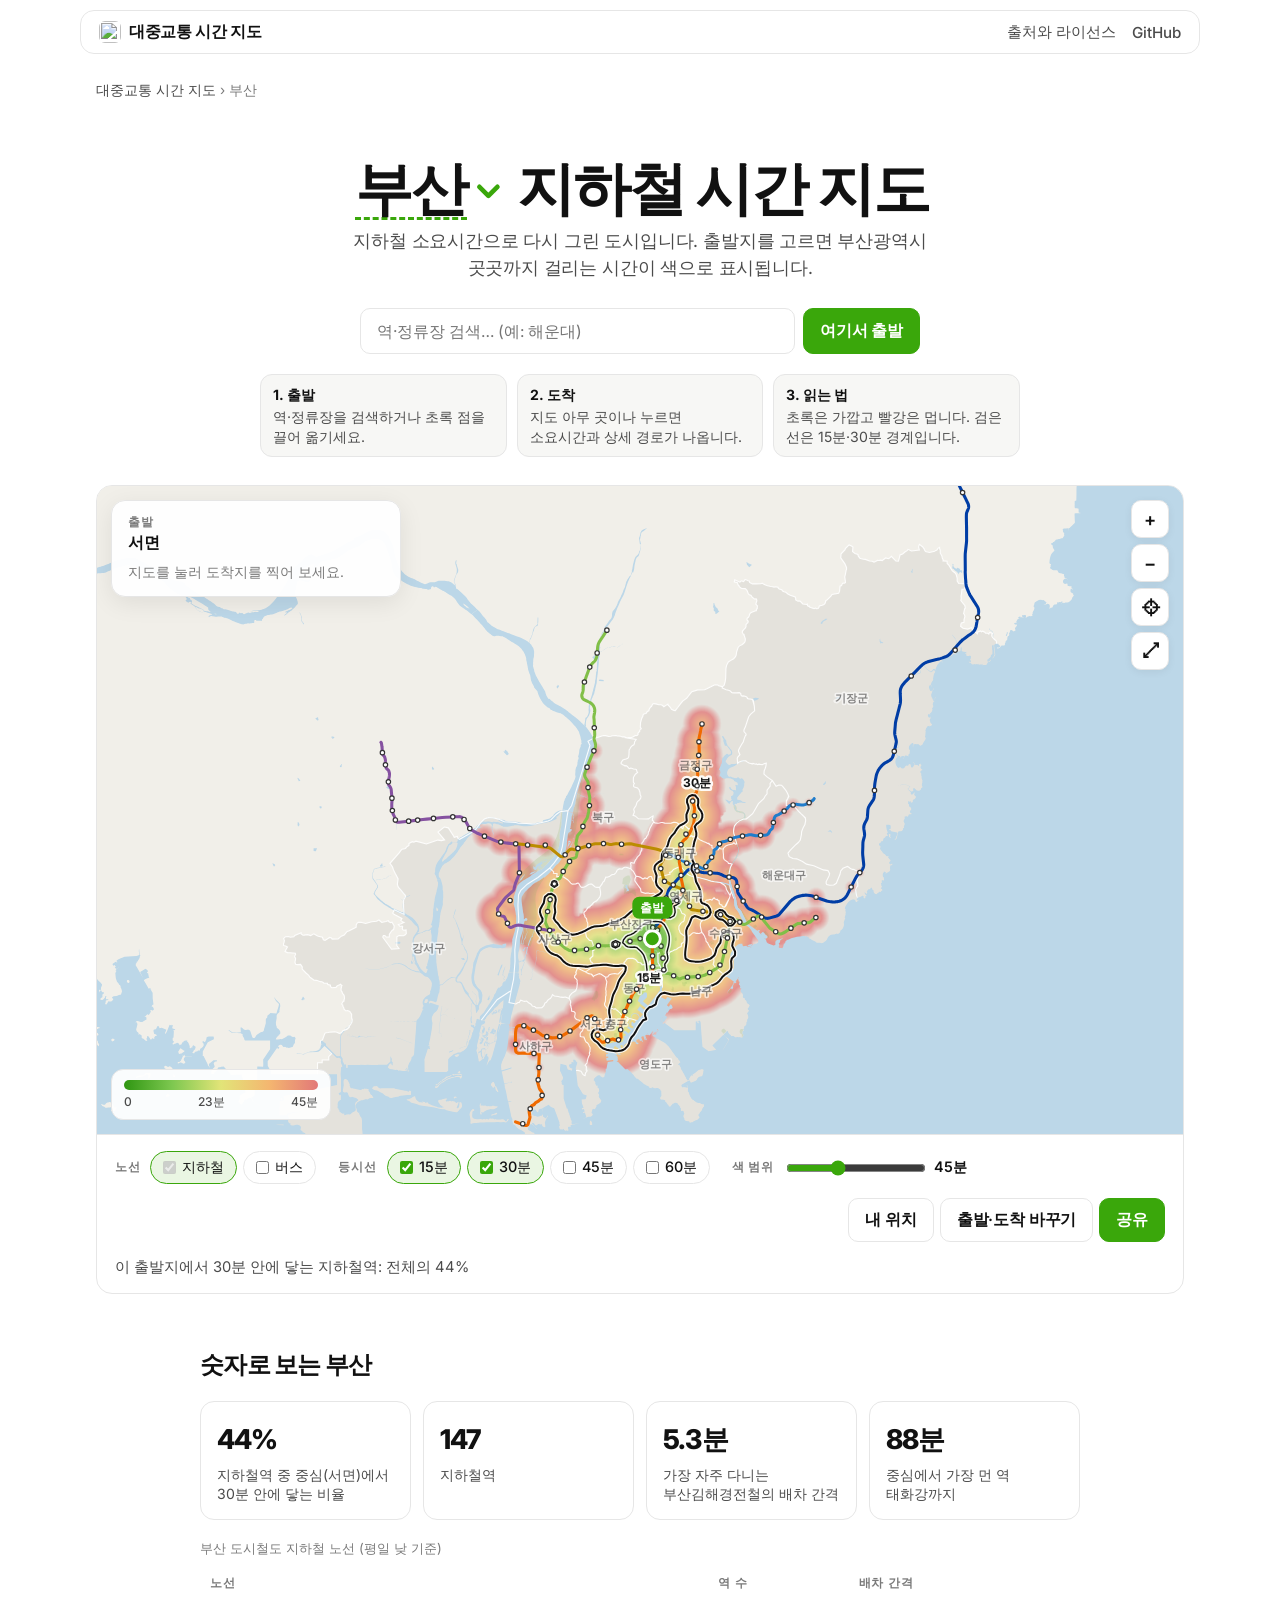
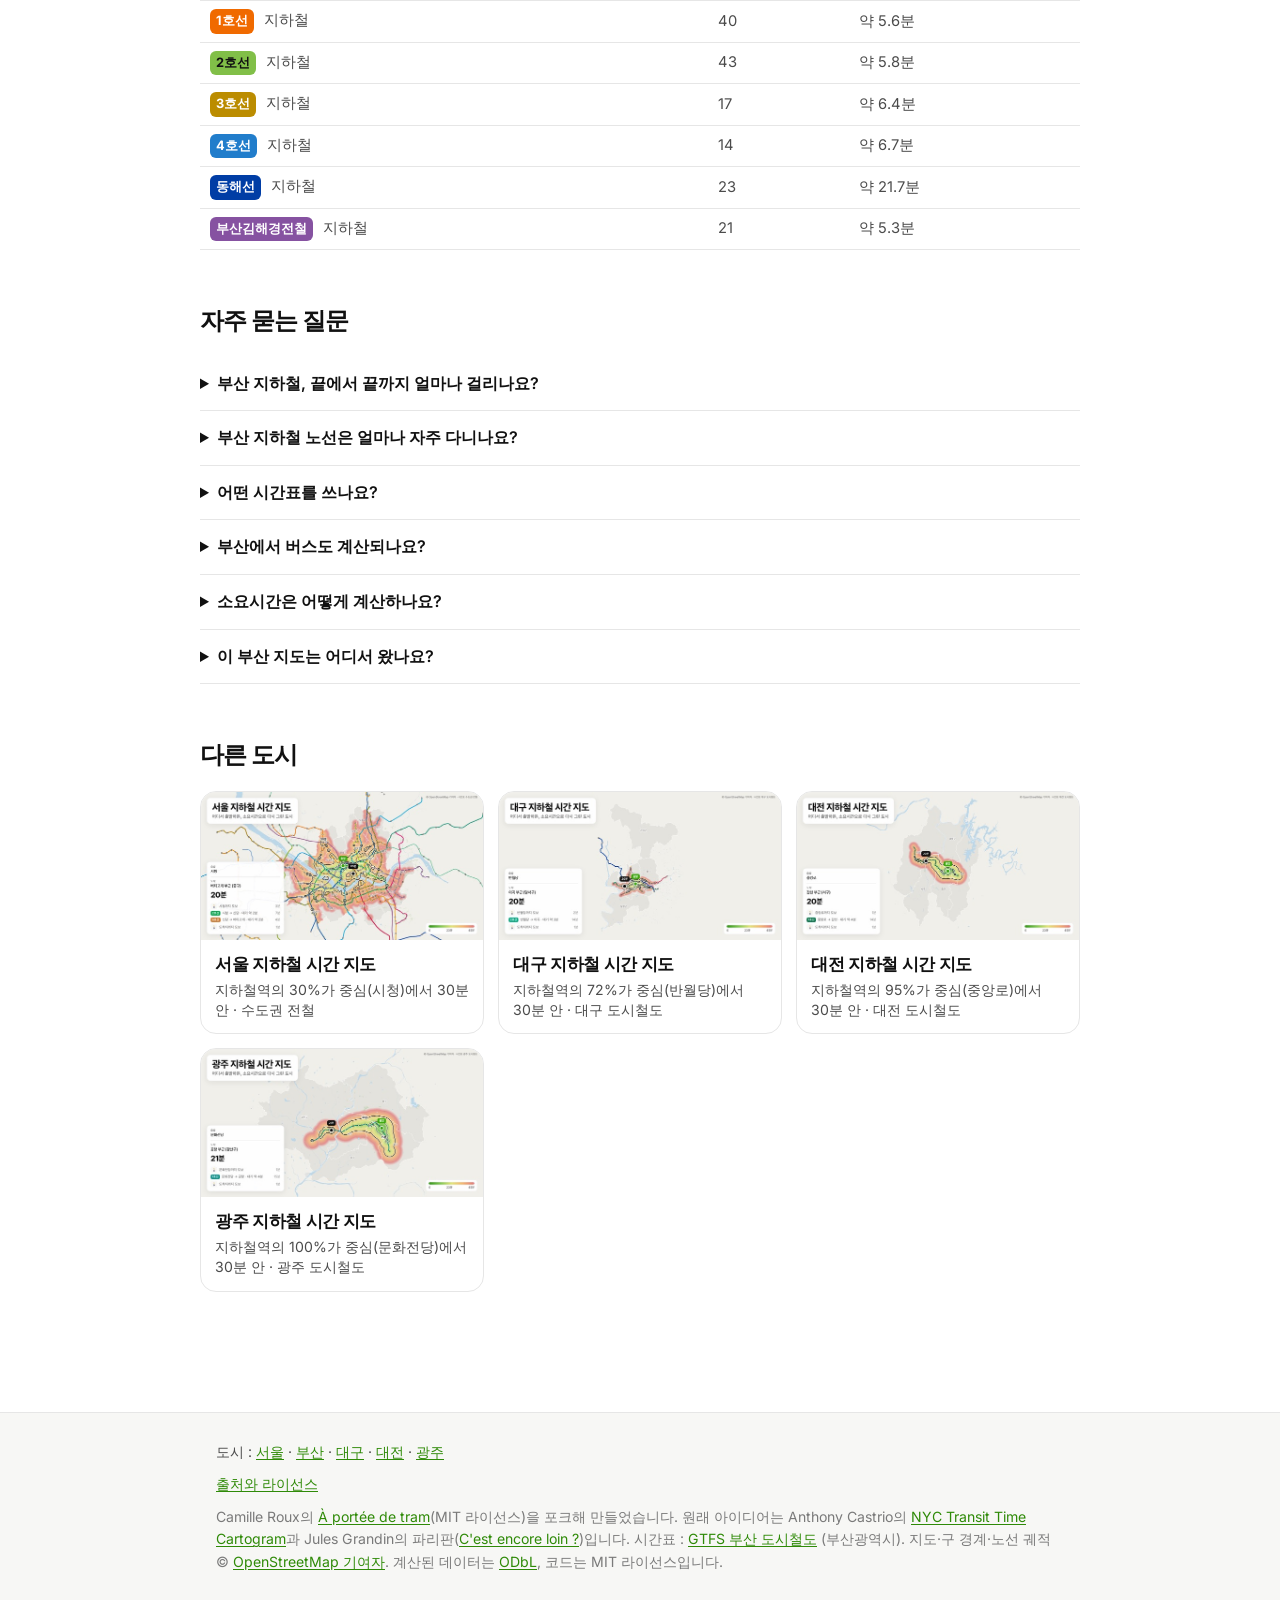
==== commit be7ca8d2: "상단 바에 GitHub 저장소 링크 Co-Authored-By: Claude Opus 5.5 <noreply@anthropic.com>" ====
--- a/site/busan/index.html
+++ b/site/busan/index.html
@@ -135,6 +135,7 @@
         <a class="brand" href="../"><img src="../favicon.svg" width="22" height="22" alt="" /> 대중교통 시간 지도</a>
         <div class="topbar-links">
           <a class="topbar-link" href="../credits/">출처와 라이선스</a>
+          <a class="topbar-link" href="https://github.com/yumenohosi/kr-transit-time" rel="noopener">GitHub</a>
         </div>
       </nav>
     </header>
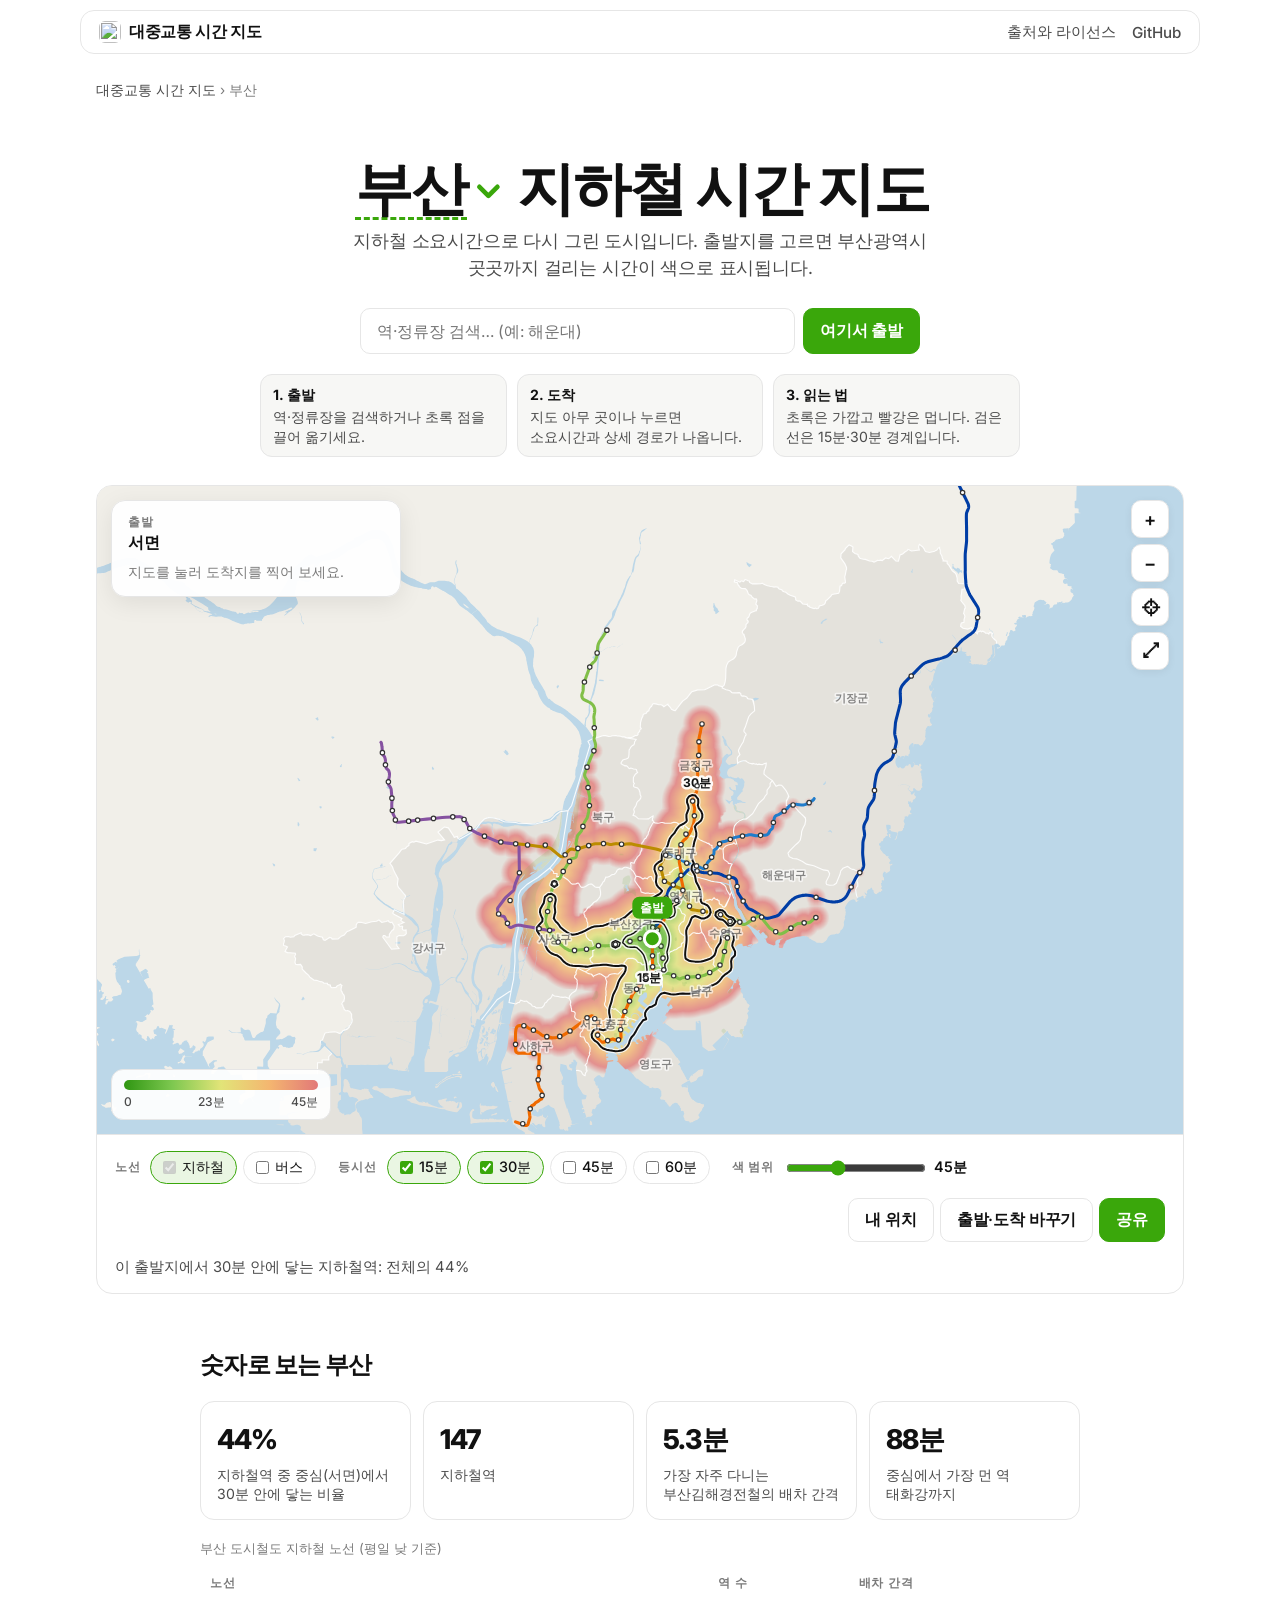
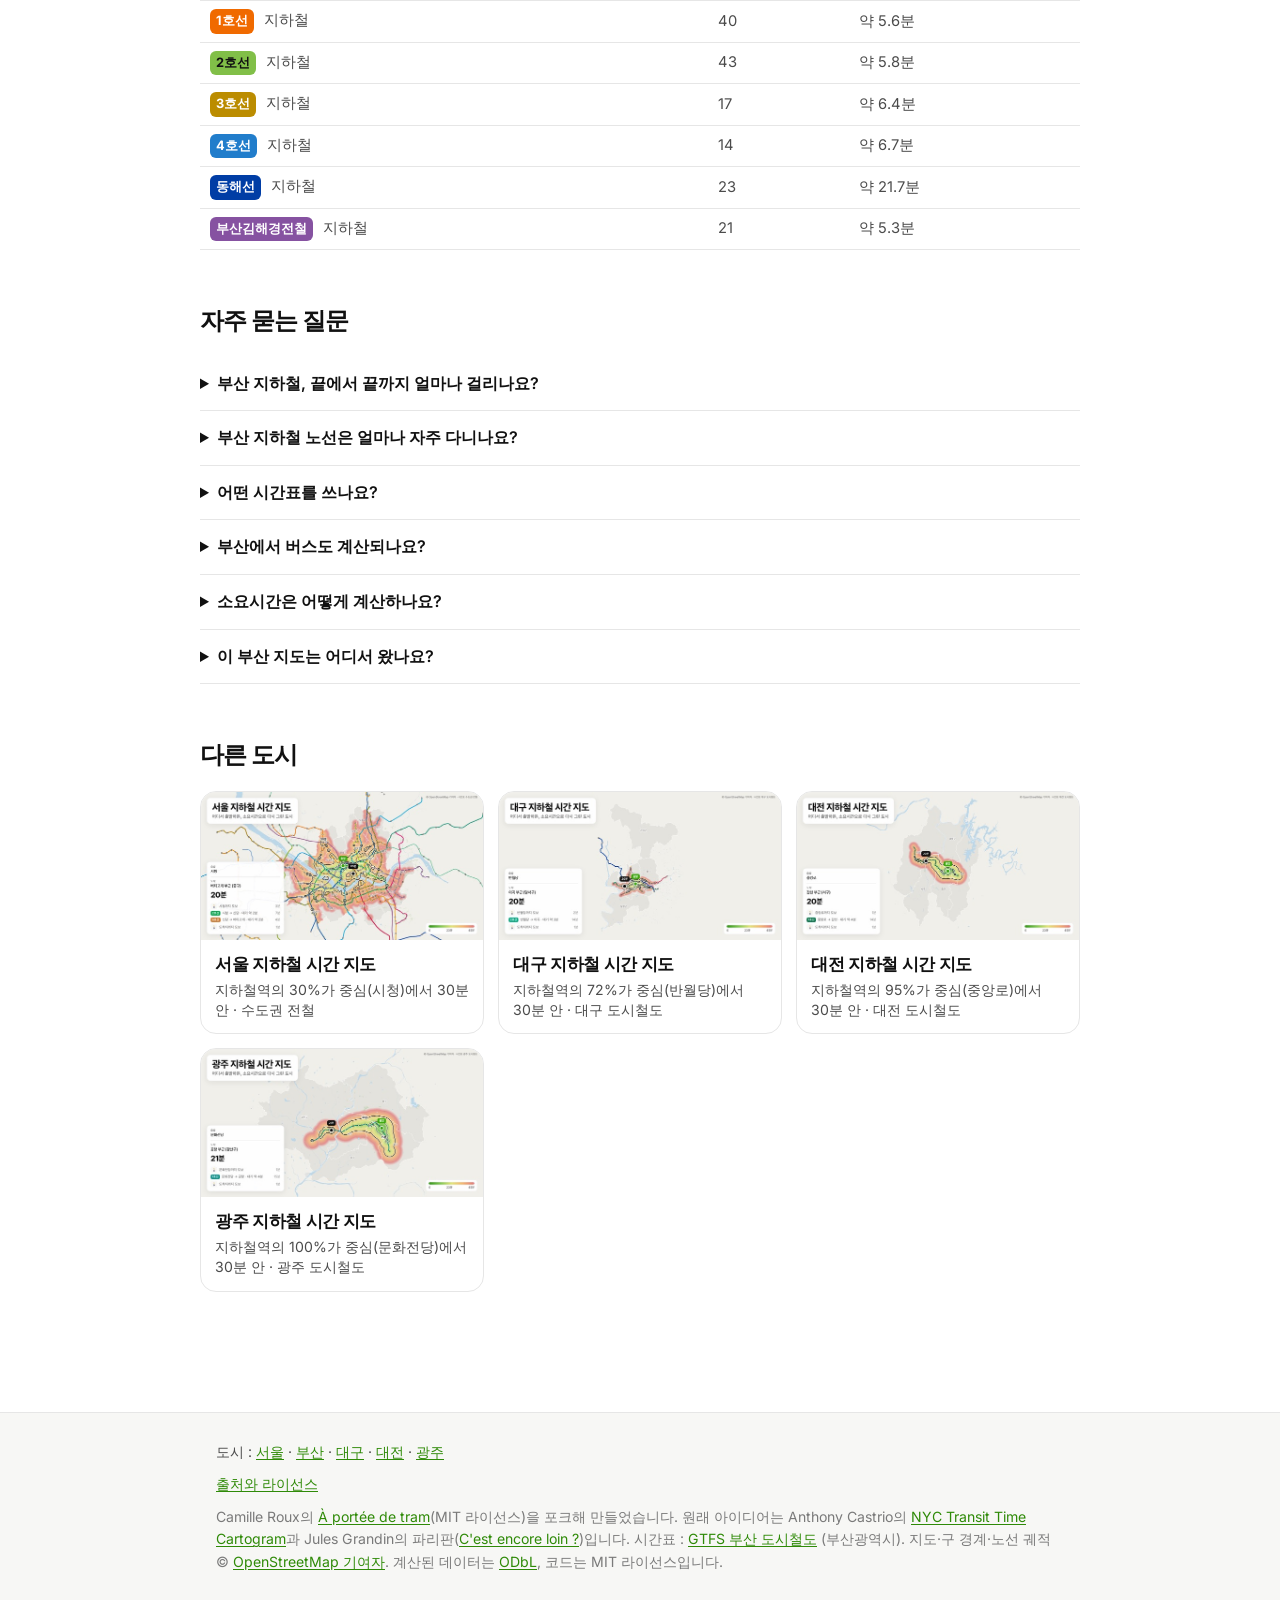
==== commit f1947a80: "transit.yumes.net 배포 설정 (Workers 정적 에셋) Co-Authored-By: Claude Opus 5.5 <noreply@anthropic.com>" ====
--- a/site/busan/index.html
+++ b/site/busan/index.html
@@ -5,7 +5,7 @@
     <meta name="viewport" content="width=device-width, initial-scale=1" />
     <title>부산 지하철 시간 지도 · 지하철 소요시간 · 부산 도시철도</title>
     <meta name="description" content="부산 지하철 소요시간 지도: 출발지를 고르면 도시 곳곳까지 걸리는 시간이 색으로 표시됩니다(부산 도시철도)." />
-    <link rel="canonical" href="https://example.com/busan/" />
+    <link rel="canonical" href="https://transit.yumes.net/busan/" />
     <meta name="theme-color" content="#3aa70b" />
     <link rel="icon" href="../favicon.svg" type="image/svg+xml" />
     <link rel="icon" href="../favicon-32.png" type="image/png" sizes="32x32" />
@@ -15,8 +15,8 @@
     <meta property="og:site_name" content="대중교통 시간 지도" />
     <meta property="og:title" content="부산 지하철 시간 지도" />
     <meta property="og:description" content="부산 지하철 소요시간 지도: 출발지를 고르면 도시 곳곳까지 걸리는 시간이 색으로 표시됩니다(부산 도시철도)." />
-    <meta property="og:url" content="https://example.com/busan/" />
-    <meta property="og:image" content="https://example.com/og/busan.jpg?v=3eb0826e" />
+    <meta property="og:url" content="https://transit.yumes.net/busan/" />
+    <meta property="og:image" content="https://transit.yumes.net/og/busan.jpg?v=3eb0826e" />
     <meta property="og:image:width" content="1200" />
     <meta property="og:image:height" content="630" />
     <meta property="og:image:alt" content="서면에서 출발하는 지하철 소요시간으로 색칠한 부산 지도, 15분·30분 등시선 포함." />
@@ -24,7 +24,7 @@
     <meta name="twitter:card" content="summary_large_image" />
     <meta name="twitter:title" content="부산 지하철 시간 지도" />
     <meta name="twitter:description" content="부산 지하철 소요시간 지도: 출발지를 고르면 도시 곳곳까지 걸리는 시간이 색으로 표시됩니다(부산 도시철도)." />
-    <meta name="twitter:image" content="https://example.com/og/busan.jpg?v=3eb0826e" />
+    <meta name="twitter:image" content="https://transit.yumes.net/og/busan.jpg?v=3eb0826e" />
     <script type="application/ld+json">
     {
       "@context": "https://schema.org",
@@ -32,13 +32,13 @@
         {
           "@type": "WebApplication",
           "name": "부산 지하철 시간 지도",
-          "url": "https://example.com/busan/",
+          "url": "https://transit.yumes.net/busan/",
           "description": "부산 지하철 소요시간 지도: 출발지를 고르면 도시 곳곳까지 걸리는 시간이 색으로 표시됩니다(부산 도시철도).",
           "inLanguage": "ko",
           "applicationCategory": "TravelApplication",
           "operatingSystem": "Web",
           "isAccessibleForFree": true,
-          "image": "https://example.com/og/busan.jpg",
+          "image": "https://transit.yumes.net/og/busan.jpg",
           "spatialCoverage": {
             "@type": "Place",
             "name": "부산광역시"
@@ -58,13 +58,13 @@
               "@type": "ListItem",
               "position": 1,
               "name": "대중교통 시간 지도",
-              "item": "https://example.com/"
+              "item": "https://transit.yumes.net/"
             },
             {
               "@type": "ListItem",
               "position": 2,
               "name": "부산",
-              "item": "https://example.com/busan/"
+              "item": "https://transit.yumes.net/busan/"
             }
           ]
         },
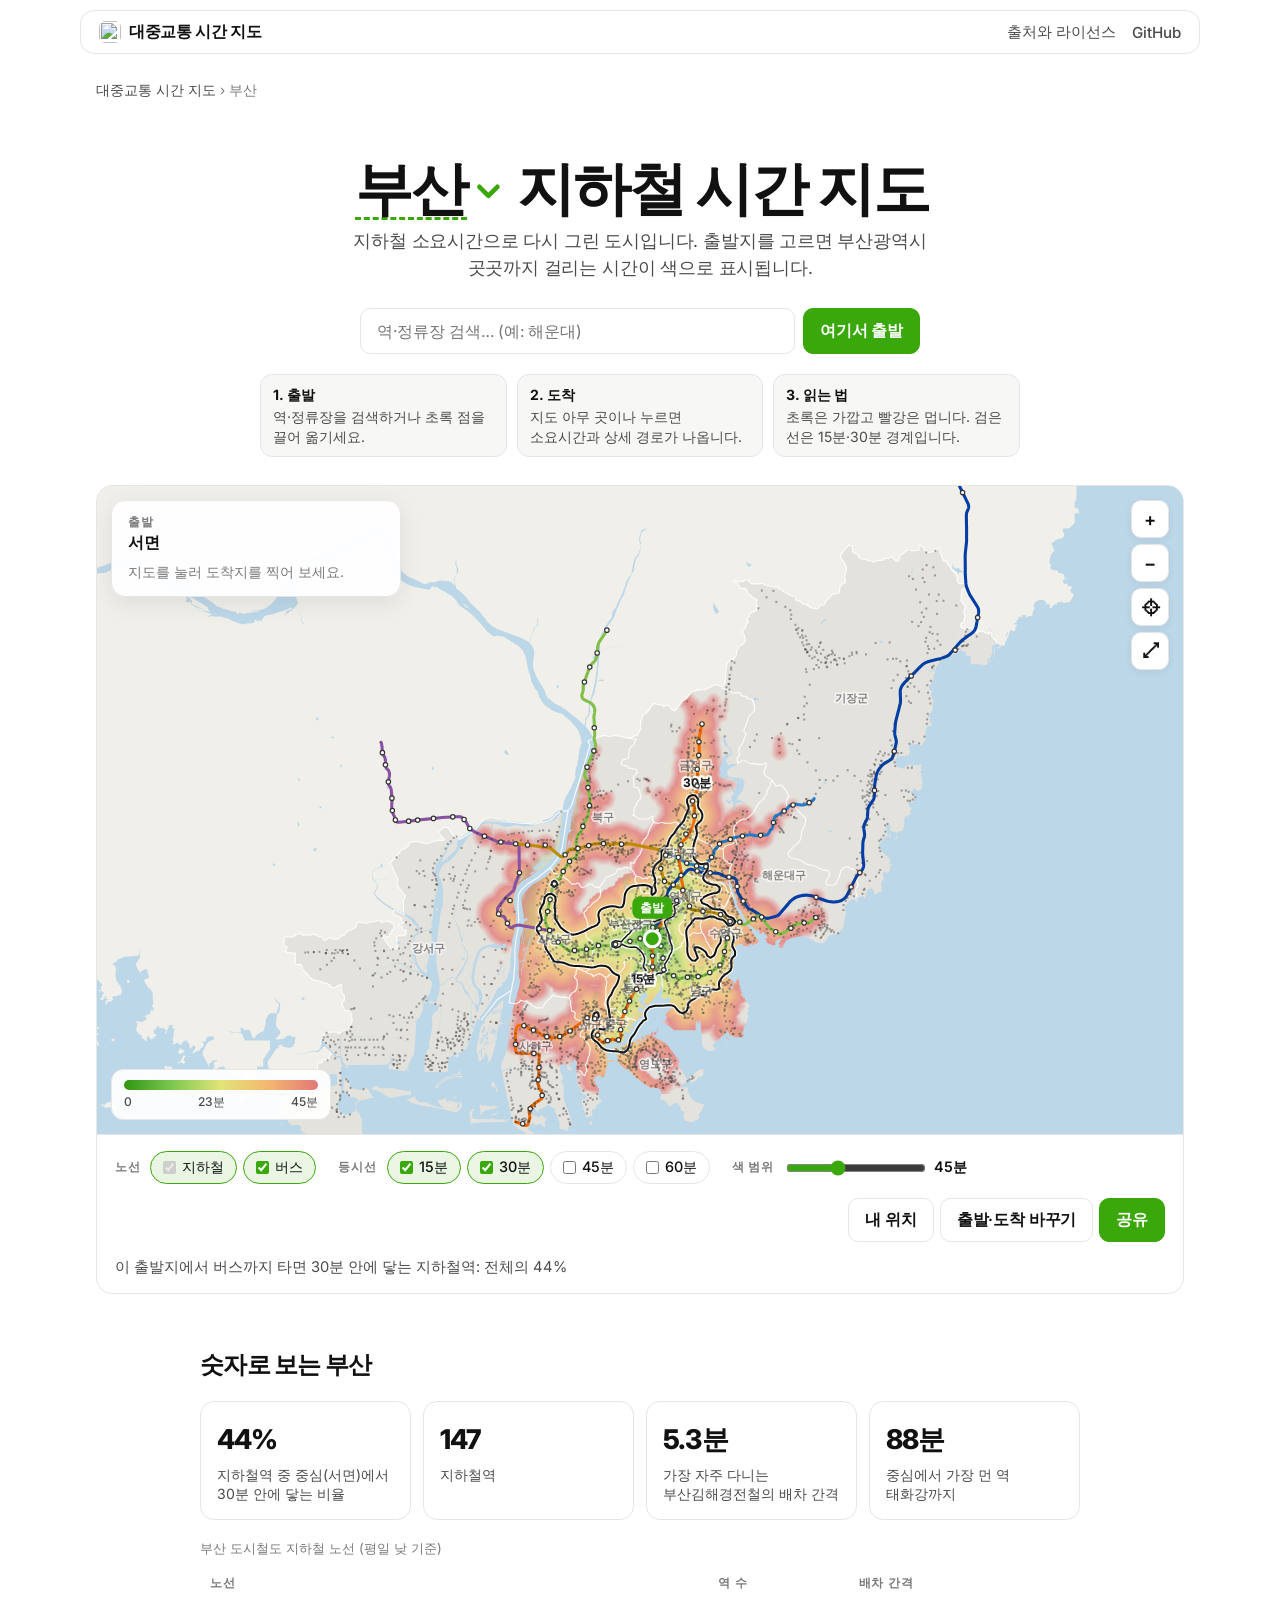
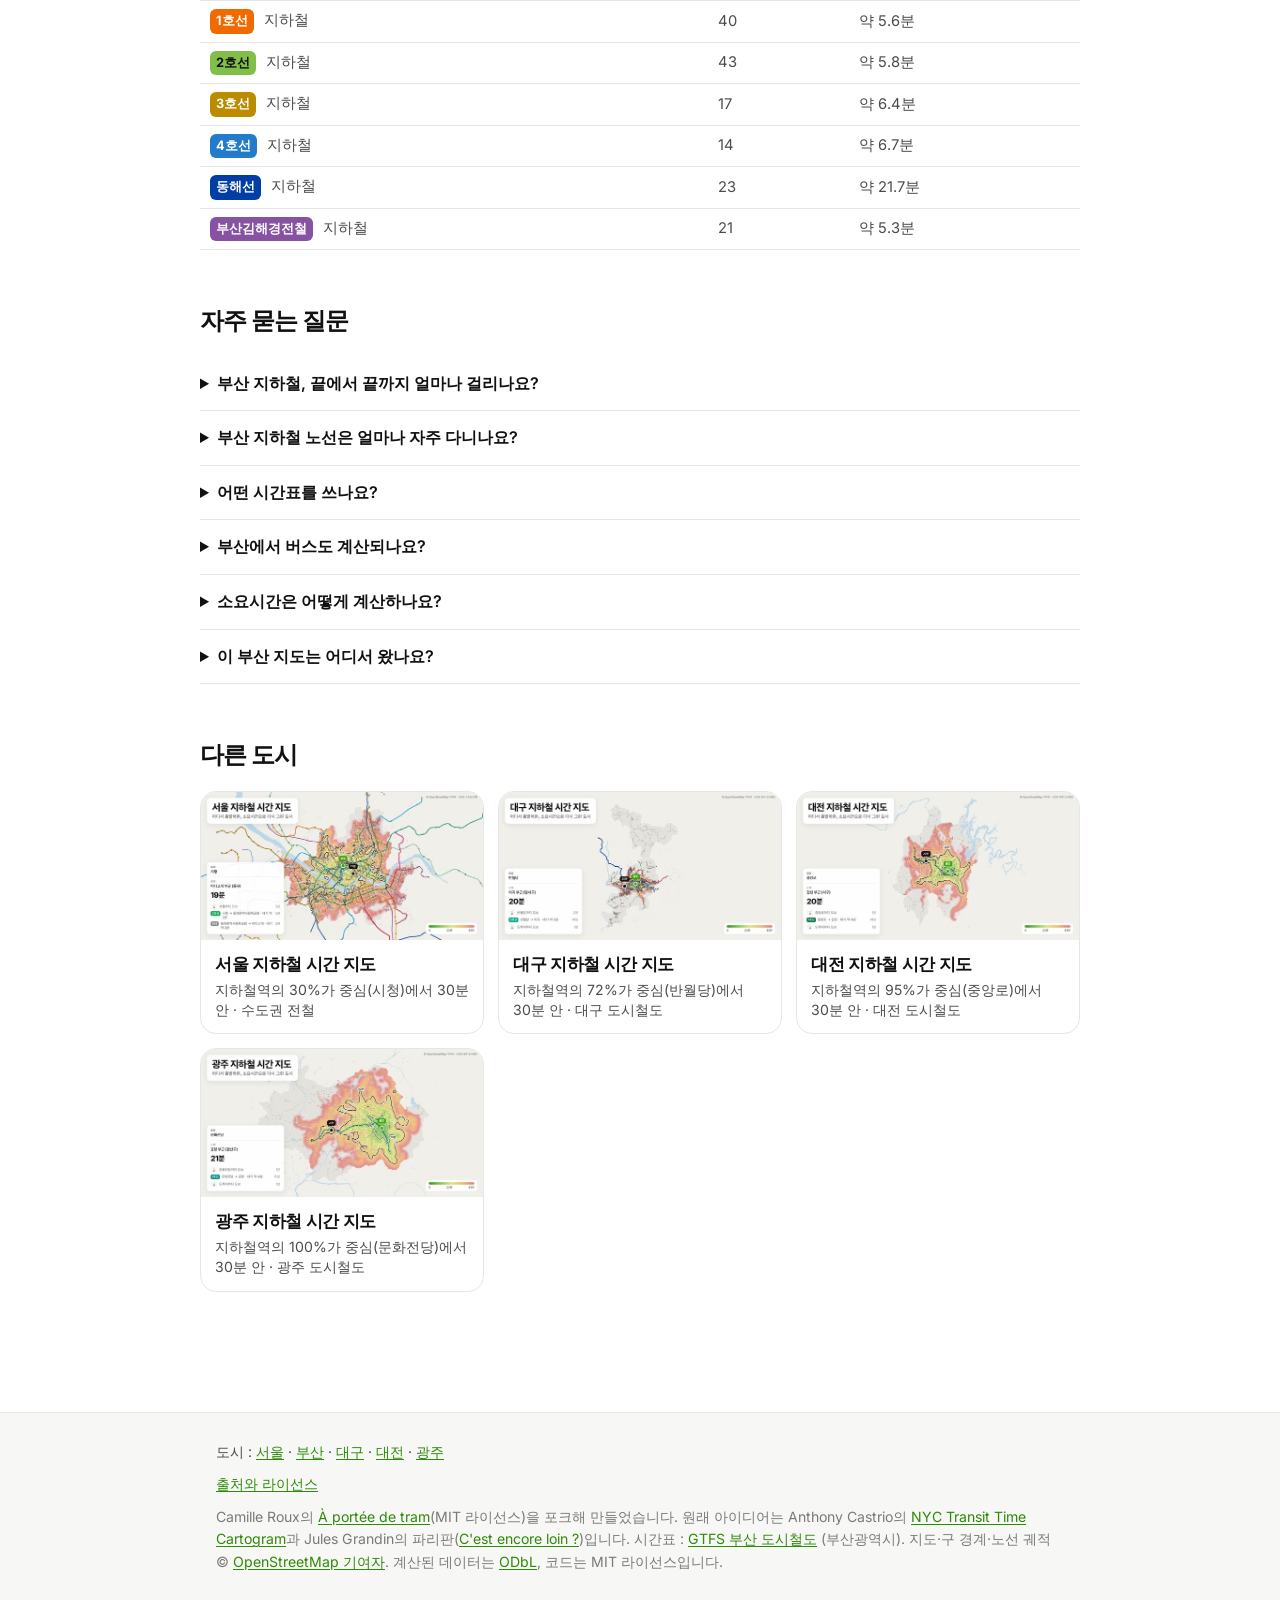
==== commit 5df03532: "버스를 기본으로 포함 (bus=0으로 끔), 썸네일 다시 생성 Co-Authored-By: Claude Opus 5.5 <noreply@anthropic.com>" ====
--- a/site/busan/index.html
+++ b/site/busan/index.html
@@ -16,7 +16,7 @@
     <meta property="og:title" content="부산 지하철 시간 지도" />
     <meta property="og:description" content="부산 지하철 소요시간 지도: 출발지를 고르면 도시 곳곳까지 걸리는 시간이 색으로 표시됩니다(부산 도시철도)." />
     <meta property="og:url" content="https://transit.yumes.net/busan/" />
-    <meta property="og:image" content="https://transit.yumes.net/og/busan.jpg?v=3eb0826e" />
+    <meta property="og:image" content="https://transit.yumes.net/og/busan.jpg?v=1247f963" />
     <meta property="og:image:width" content="1200" />
     <meta property="og:image:height" content="630" />
     <meta property="og:image:alt" content="서면에서 출발하는 지하철 소요시간으로 색칠한 부산 지도, 15분·30분 등시선 포함." />
@@ -24,7 +24,7 @@
     <meta name="twitter:card" content="summary_large_image" />
     <meta name="twitter:title" content="부산 지하철 시간 지도" />
     <meta name="twitter:description" content="부산 지하철 소요시간 지도: 출발지를 고르면 도시 곳곳까지 걸리는 시간이 색으로 표시됩니다(부산 도시철도)." />
-    <meta name="twitter:image" content="https://transit.yumes.net/og/busan.jpg?v=3eb0826e" />
+    <meta name="twitter:image" content="https://transit.yumes.net/og/busan.jpg?v=1247f963" />
     <script type="application/ld+json">
     {
       "@context": "https://schema.org",
@@ -328,6 +328,6 @@
     </footer>
 
     <div id="toast" class="toast" role="status" hidden></div>
-    <script type="module" src="../app.js?v=b7305bcd"></script>
+    <script type="module" src="../app.js?v=53fce2d5"></script>
   </body>
 </html>
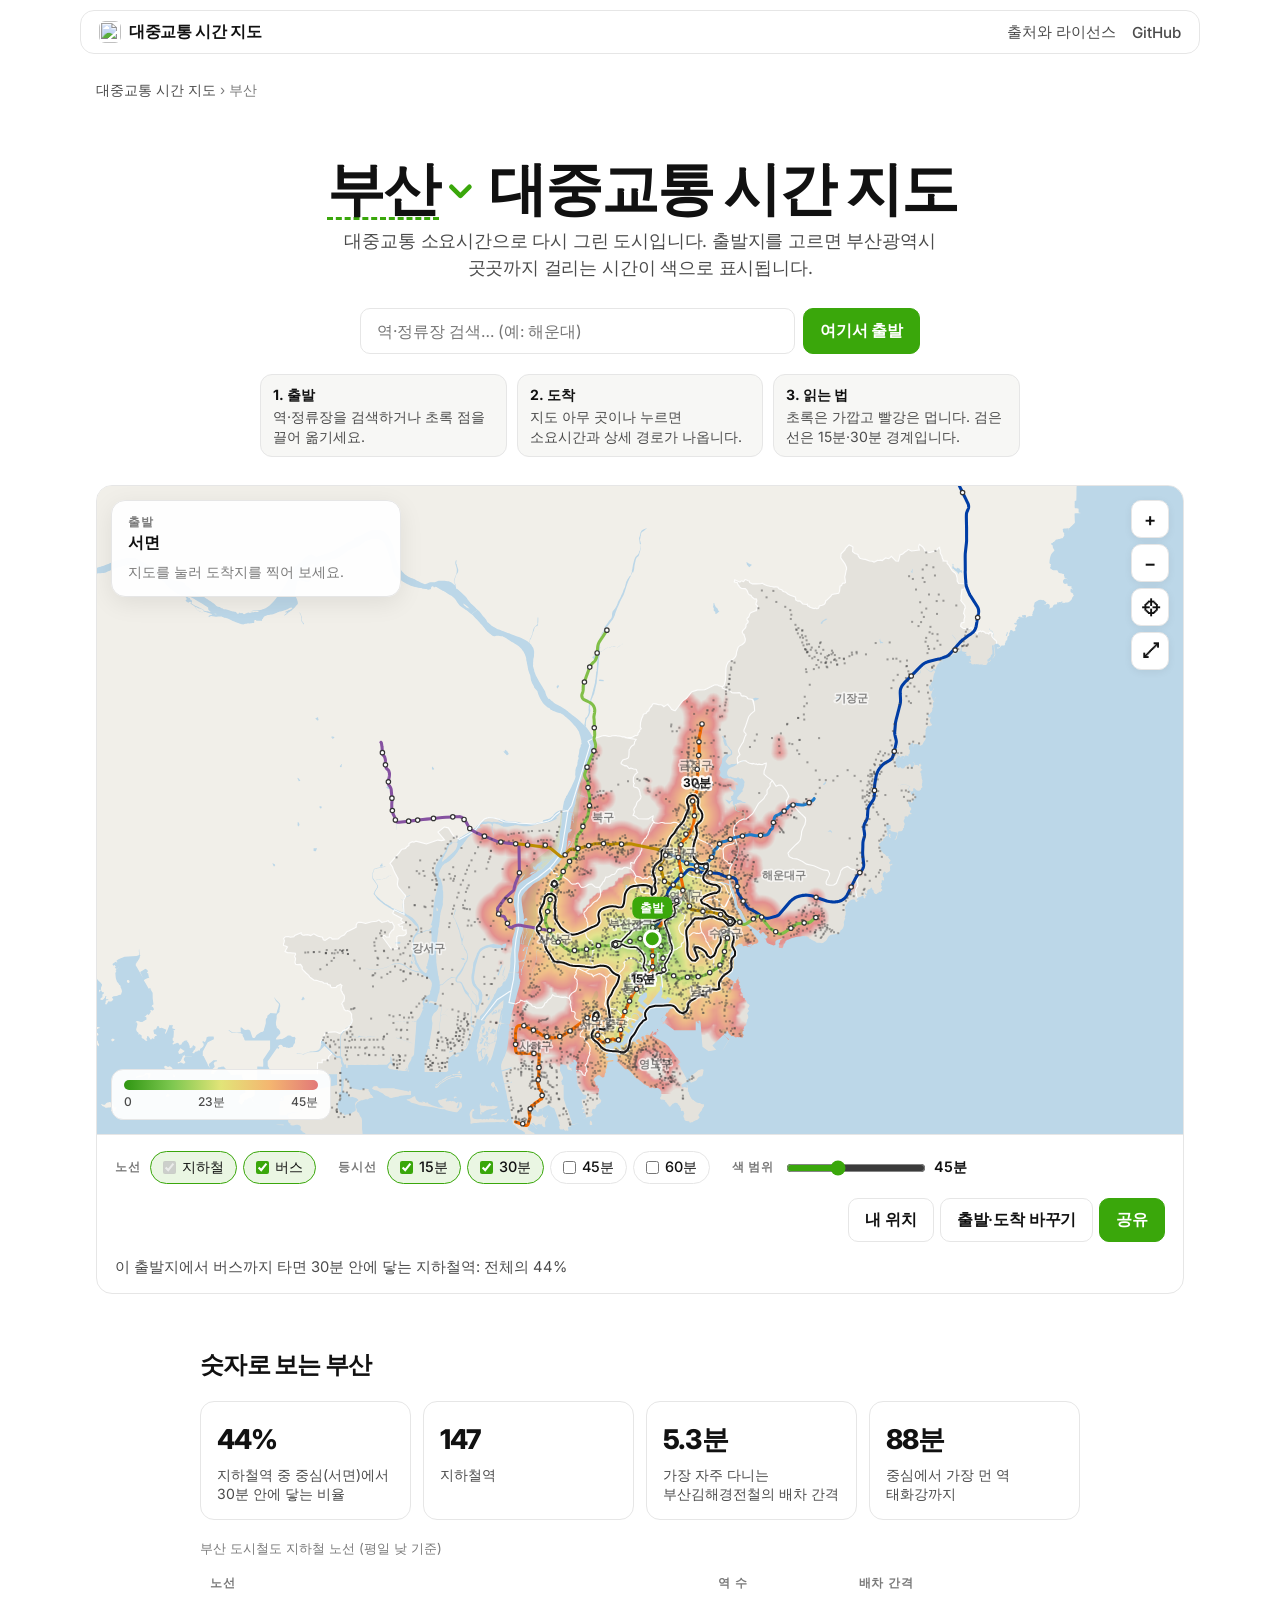
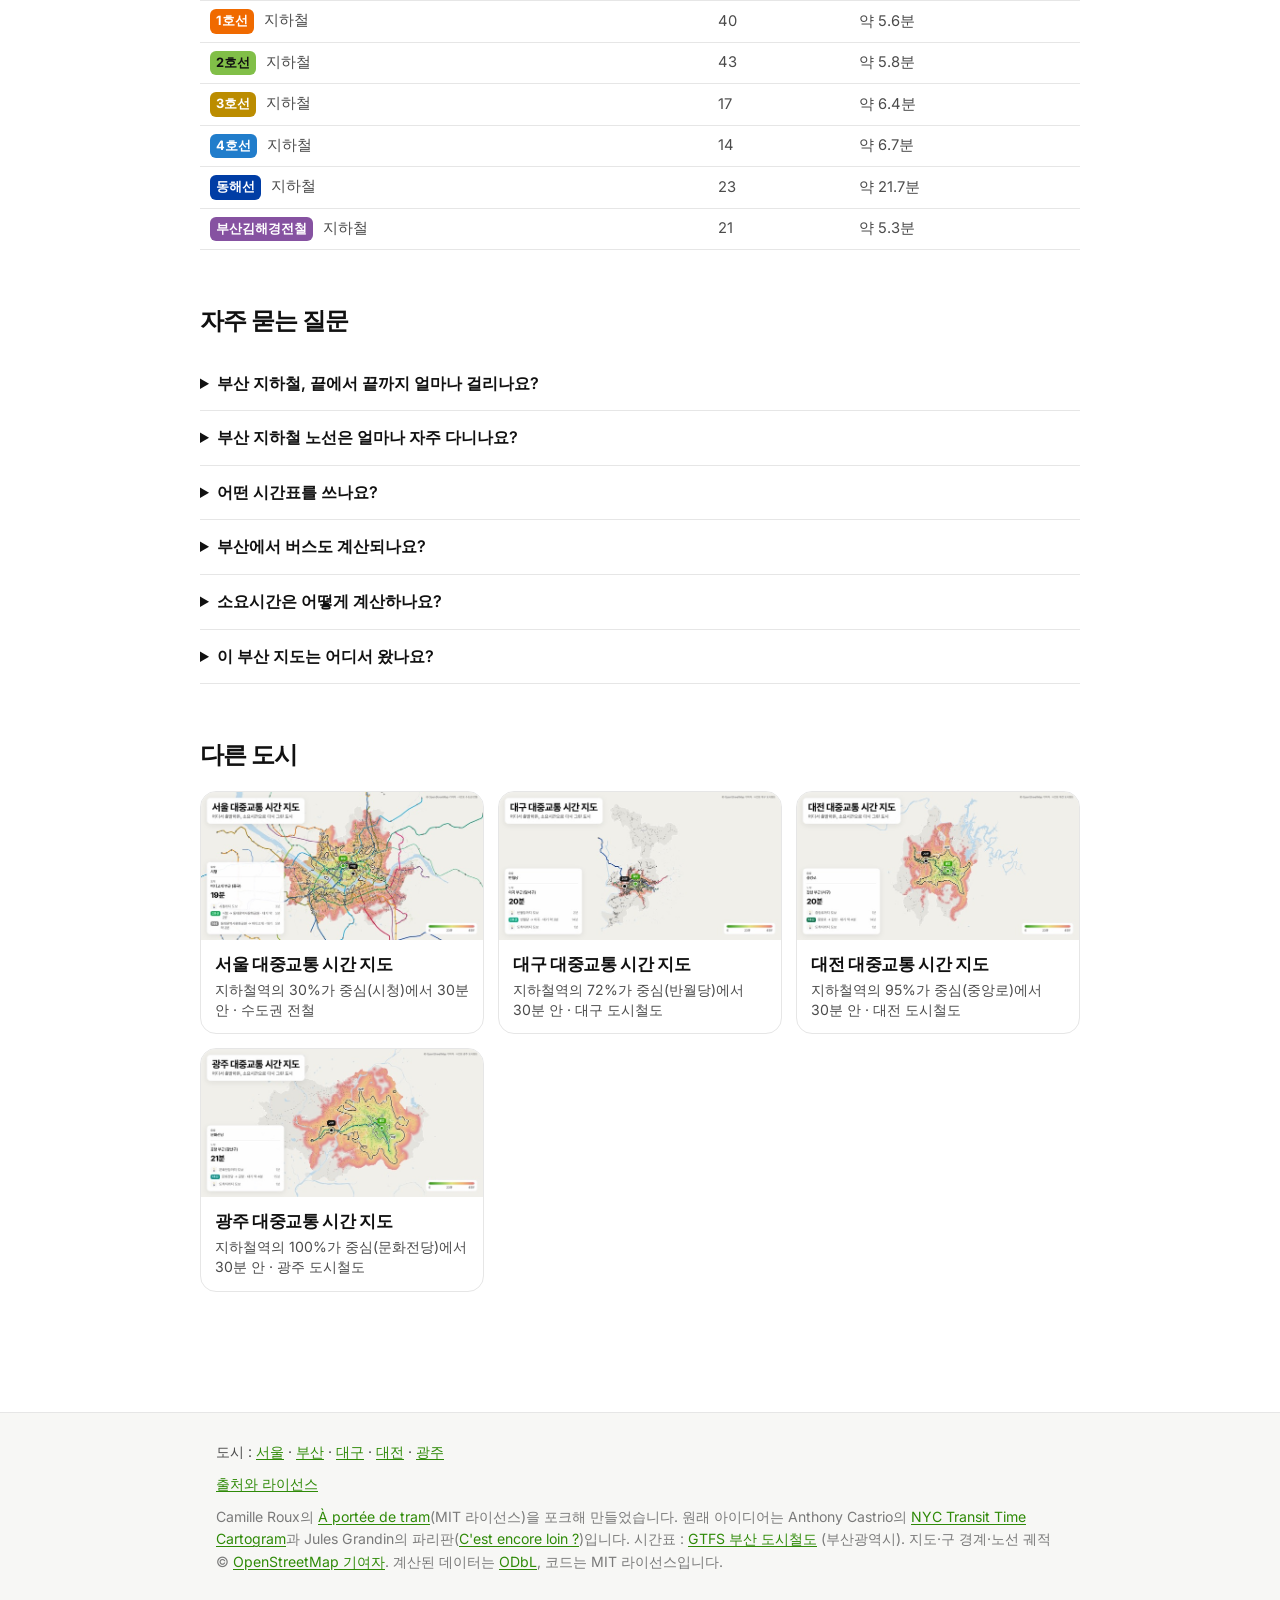
==== commit 639ffde9: "제목·설명을 지하철에서 대중교통으로 (버스가 기본 포함) Co-Authored-By: Claude Opus 5.5 <noreply@anthropic.com>" ====
--- a/site/busan/index.html
+++ b/site/busan/index.html
@@ -3,8 +3,8 @@
   <head>
     <meta charset="utf-8" />
     <meta name="viewport" content="width=device-width, initial-scale=1" />
-    <title>부산 지하철 시간 지도 · 지하철 소요시간 · 부산 도시철도</title>
-    <meta name="description" content="부산 지하철 소요시간 지도: 출발지를 고르면 도시 곳곳까지 걸리는 시간이 색으로 표시됩니다(부산 도시철도)." />
+    <title>부산 대중교통 시간 지도 · 지하철·버스 소요시간 · 부산 도시철도</title>
+    <meta name="description" content="부산 대중교통 소요시간 지도: 출발지를 고르면 도시 곳곳까지 걸리는 시간이 색으로 표시됩니다(부산 도시철도)." />
     <link rel="canonical" href="https://transit.yumes.net/busan/" />
     <meta name="theme-color" content="#3aa70b" />
     <link rel="icon" href="../favicon.svg" type="image/svg+xml" />
@@ -13,27 +13,27 @@
     <meta property="og:type" content="website" />
     <meta property="og:locale" content="ko_KR" />
     <meta property="og:site_name" content="대중교통 시간 지도" />
-    <meta property="og:title" content="부산 지하철 시간 지도" />
-    <meta property="og:description" content="부산 지하철 소요시간 지도: 출발지를 고르면 도시 곳곳까지 걸리는 시간이 색으로 표시됩니다(부산 도시철도)." />
+    <meta property="og:title" content="부산 대중교통 시간 지도" />
+    <meta property="og:description" content="부산 대중교통 소요시간 지도: 출발지를 고르면 도시 곳곳까지 걸리는 시간이 색으로 표시됩니다(부산 도시철도)." />
     <meta property="og:url" content="https://transit.yumes.net/busan/" />
-    <meta property="og:image" content="https://transit.yumes.net/og/busan.jpg?v=1247f963" />
+    <meta property="og:image" content="https://transit.yumes.net/og/busan.jpg?v=9ddd20f2" />
     <meta property="og:image:width" content="1200" />
     <meta property="og:image:height" content="630" />
-    <meta property="og:image:alt" content="서면에서 출발하는 지하철 소요시간으로 색칠한 부산 지도, 15분·30분 등시선 포함." />
+    <meta property="og:image:alt" content="서면에서 출발하는 대중교통 소요시간으로 색칠한 부산 지도, 15분·30분 등시선 포함." />
     <meta property="article:published_time" content="2026-10-06T08:00:00+09:00" />
     <meta name="twitter:card" content="summary_large_image" />
-    <meta name="twitter:title" content="부산 지하철 시간 지도" />
-    <meta name="twitter:description" content="부산 지하철 소요시간 지도: 출발지를 고르면 도시 곳곳까지 걸리는 시간이 색으로 표시됩니다(부산 도시철도)." />
-    <meta name="twitter:image" content="https://transit.yumes.net/og/busan.jpg?v=1247f963" />
+    <meta name="twitter:title" content="부산 대중교통 시간 지도" />
+    <meta name="twitter:description" content="부산 대중교통 소요시간 지도: 출발지를 고르면 도시 곳곳까지 걸리는 시간이 색으로 표시됩니다(부산 도시철도)." />
+    <meta name="twitter:image" content="https://transit.yumes.net/og/busan.jpg?v=9ddd20f2" />
     <script type="application/ld+json">
     {
       "@context": "https://schema.org",
       "@graph": [
         {
           "@type": "WebApplication",
-          "name": "부산 지하철 시간 지도",
+          "name": "부산 대중교통 시간 지도",
           "url": "https://transit.yumes.net/busan/",
-          "description": "부산 지하철 소요시간 지도: 출발지를 고르면 도시 곳곳까지 걸리는 시간이 색으로 표시됩니다(부산 도시철도).",
+          "description": "부산 대중교통 소요시간 지도: 출발지를 고르면 도시 곳곳까지 걸리는 시간이 색으로 표시됩니다(부산 도시철도).",
           "inLanguage": "ko",
           "applicationCategory": "TravelApplication",
           "operatingSystem": "Web",
@@ -100,7 +100,7 @@
               "name": "부산에서 버스도 계산되나요?",
               "acceptedAnswer": {
                 "@type": "Answer",
-                "text": "선택할 수 있습니다. 지도 아래 ‘버스’ 항목을 켜면 됩니다. 기본은 지하철만 표시합니다. 드물게 오는 버스의 대기시간은 최대 15분으로 잡습니다."
+                "text": "네, 기본으로 버스까지 함께 계산합니다. 지도 아래 ‘버스’ 항목을 끄면 지하철만으로 계산합니다. 드물게 오는 버스의 대기시간은 최대 15분으로 잡습니다."
               }
             },
             {
@@ -146,7 +146,7 @@
       </nav>
 
       <section class="hero">
-        <h1><button id="cityTrigger" type="button" class="city-trigger" aria-haspopup="dialog" aria-expanded="false" title="도시 바꾸기">부산<svg viewBox="0 0 16 16" aria-hidden="true"><path d="M3 6l5 5 5-5"/></svg></button> 지하철 시간&nbsp;지도</h1>
+        <h1><button id="cityTrigger" type="button" class="city-trigger" aria-haspopup="dialog" aria-expanded="false" title="도시 바꾸기">부산<svg viewBox="0 0 16 16" aria-hidden="true"><path d="M3 6l5 5 5-5"/></svg></button> 대중교통 시간&nbsp;지도</h1>
         <div id="cityPanel" class="city-panel" role="dialog" aria-label="도시 선택" hidden>
           <div class="city-panel-head">
             <input id="citySearch" type="search" placeholder="도시 검색…" aria-label="도시 검색" autocomplete="off" />
@@ -161,7 +161,7 @@
           </nav>
         </div>
         <p class="lede">
-          지하철 소요시간으로 다시 그린 도시입니다. 출발지를 고르면 부산광역시 곳곳까지 걸리는 시간이 색으로
+          대중교통 소요시간으로 다시 그린 도시입니다. 출발지를 고르면 부산광역시 곳곳까지 걸리는 시간이 색으로
           표시됩니다.
         </p>
         <form id="searchForm" class="search" role="search" autocomplete="off">
@@ -273,7 +273,7 @@
         <details class="faq"><summary>부산 지하철, 끝에서 끝까지 얼마나 걸리나요?</summary><p>중심(서면)에서 출발하면 지하철역의 14%가 15분 안에, 44%가 30분 안에 닿습니다(도보·대기 포함). 가장 먼 역인 태화강까지는 약 88분입니다.</p></details>
         <details class="faq"><summary>부산 지하철 노선은 얼마나 자주 다니나요?</summary><p>평일 낮 평균 배차 간격은 1호선 5.6분, 2호선 5.8분, 3호선 6.4분, 4호선 6.7분, 동해선 21.7분, 부산김해경전철 5.3분입니다. 가장 자주 다니는 노선은 부산김해경전철으로, 약 5.3분마다 옵니다.</p></details>
         <details class="faq"><summary>어떤 시간표를 쓰나요?</summary><p>부산 도시철도 계획 시간표(GTFS, 국가교통DB 제공 자료)를 사용합니다. 2026년 10월 6일에 받은 자료입니다. 시간표 유효 기간은 2030년 12월 31일까지입니다. 소요시간은 2026년 10월 6일 화요일 7시~20시 기준입니다.</p></details>
-        <details class="faq"><summary>부산에서 버스도 계산되나요?</summary><p>선택할 수 있습니다. 지도 아래 ‘버스’ 항목을 켜면 됩니다. 기본은 지하철만 표시합니다. 드물게 오는 버스의 대기시간은 최대 15분으로 잡습니다.</p></details>
+        <details class="faq"><summary>부산에서 버스도 계산되나요?</summary><p>네, 기본으로 버스까지 함께 계산합니다. 지도 아래 ‘버스’ 항목을 끄면 지하철만으로 계산합니다. 드물게 오는 버스의 대기시간은 최대 15분으로 잡습니다.</p></details>
         <details class="faq"><summary>소요시간은 어떻게 계산하나요?</summary><p>시속 4.5km로 정류장까지 걷고, 배차 간격의 절반만큼 기다리고, 시간표상 역 사이 소요시간을 더합니다. 환승할 때는 도보 1.5분을 더합니다. 지하철은 승강장까지 오가는 1분도 더합니다. 실시간 정보나 운행 장애는 반영하지 않는, ‘시간표상’ 도시입니다.</p></details>
         <details class="faq"><summary>이 부산 지도는 어디서 왔나요?</summary><p>아이디어는 Anthony Castrio의 <a href="https://castrio.me/nyc/">NYC Transit Time Cartogram</a>과, 이를 파리에 옮긴 Jules Grandin의 <a href="https://julesgrandin.github.io/paris-temps-transport/">C'est encore loin&nbsp;?</a>에서 왔습니다. 코드는 Camille Roux가 프랑스 도시용으로 만든 <a href="https://github.com/camilleroux/montpellier-temps-transport">À portée de tram</a>(MIT 라이선스)을 포크했습니다.</p></details>
       </section>
@@ -284,28 +284,28 @@
           <a class="city-card" href="../seoul/">
             <img src="../og/thumb-seoul.jpg" width="600" height="315" alt="" loading="lazy" />
             <span class="city-card-body">
-              <h3>서울 지하철 시간 지도</h3>
+              <h3>서울 대중교통 시간 지도</h3>
               <span>지하철역의 30%가 중심(시청)에서 30분 안 · 수도권 전철</span>
             </span>
           </a>
           <a class="city-card" href="../daegu/">
             <img src="../og/thumb-daegu.jpg" width="600" height="315" alt="" loading="lazy" />
             <span class="city-card-body">
-              <h3>대구 지하철 시간 지도</h3>
+              <h3>대구 대중교통 시간 지도</h3>
               <span>지하철역의 72%가 중심(반월당)에서 30분 안 · 대구 도시철도</span>
             </span>
           </a>
           <a class="city-card" href="../daejeon/">
             <img src="../og/thumb-daejeon.jpg" width="600" height="315" alt="" loading="lazy" />
             <span class="city-card-body">
-              <h3>대전 지하철 시간 지도</h3>
+              <h3>대전 대중교통 시간 지도</h3>
               <span>지하철역의 95%가 중심(중앙로)에서 30분 안 · 대전 도시철도</span>
             </span>
           </a>
           <a class="city-card" href="../gwangju/">
             <img src="../og/thumb-gwangju.jpg" width="600" height="315" alt="" loading="lazy" />
             <span class="city-card-body">
-              <h3>광주 지하철 시간 지도</h3>
+              <h3>광주 대중교통 시간 지도</h3>
               <span>지하철역의 100%가 중심(문화전당)에서 30분 안 · 광주 도시철도</span>
             </span>
           </a>
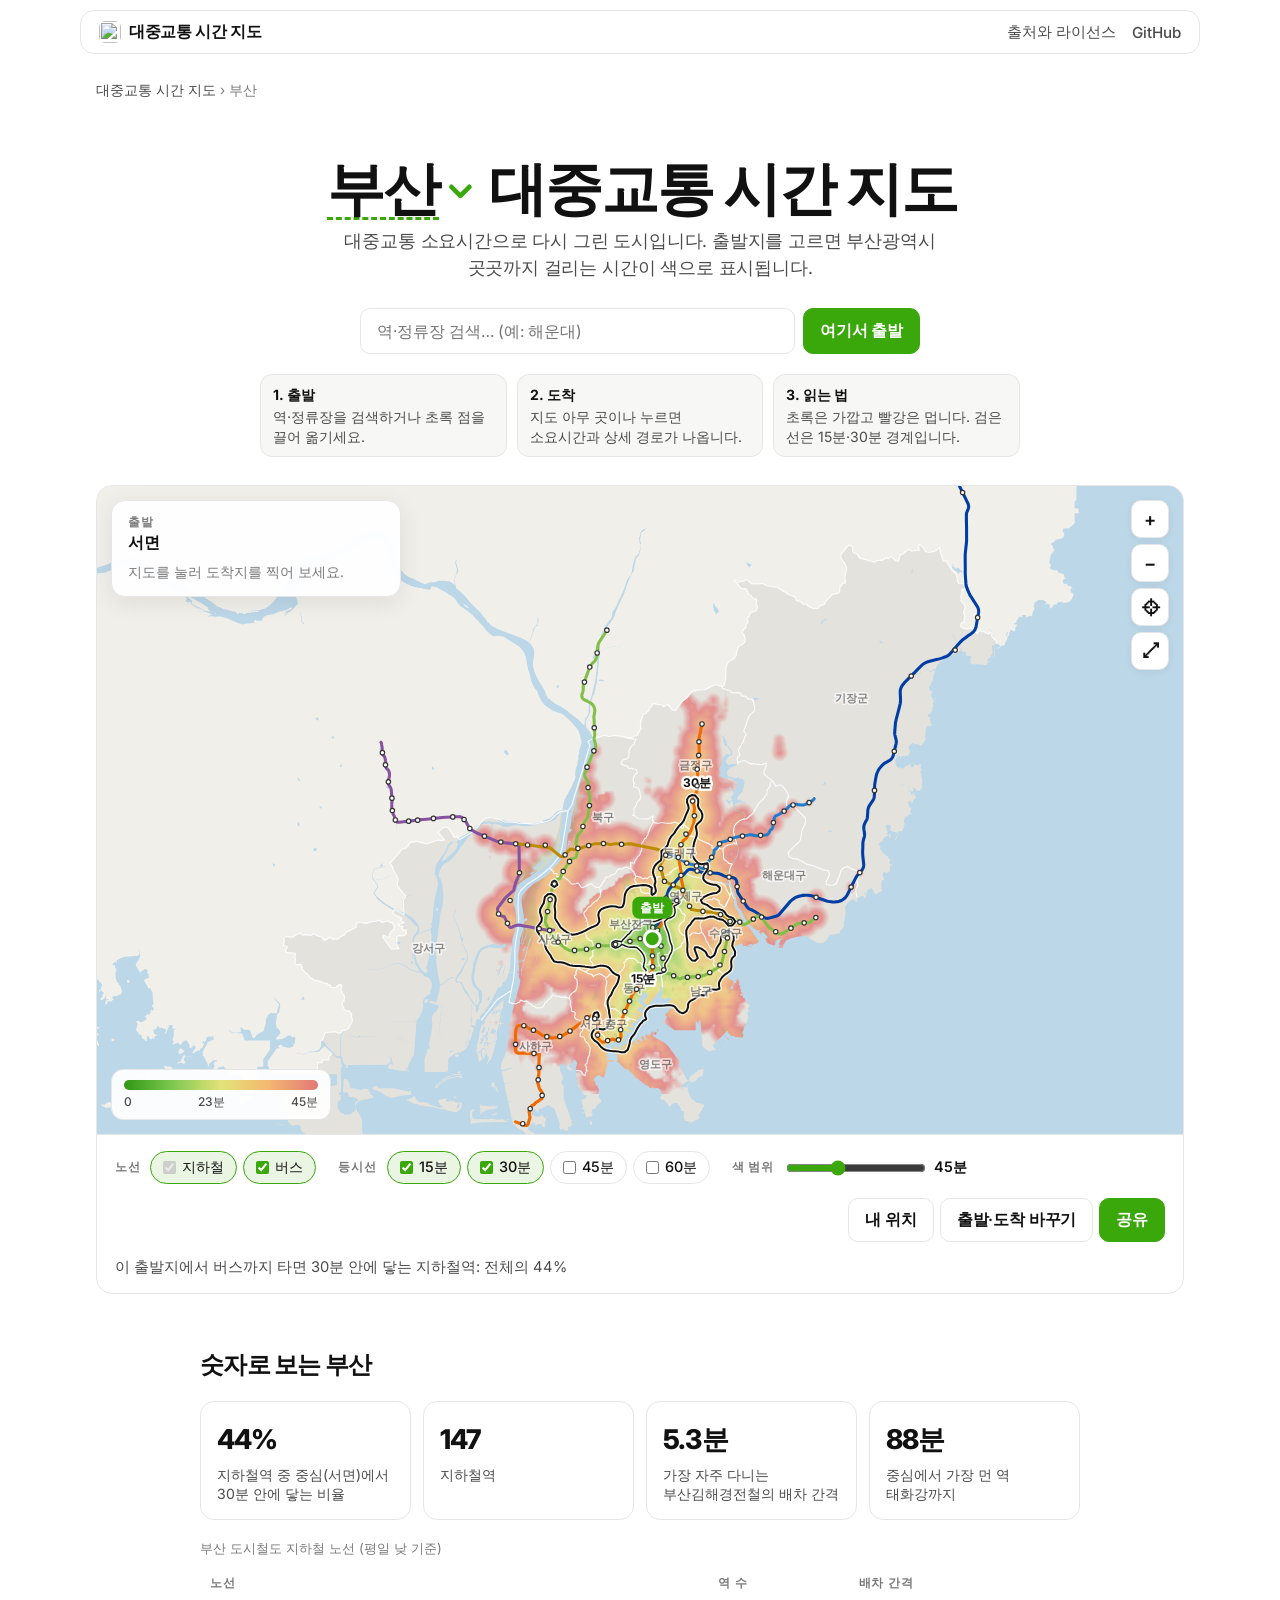
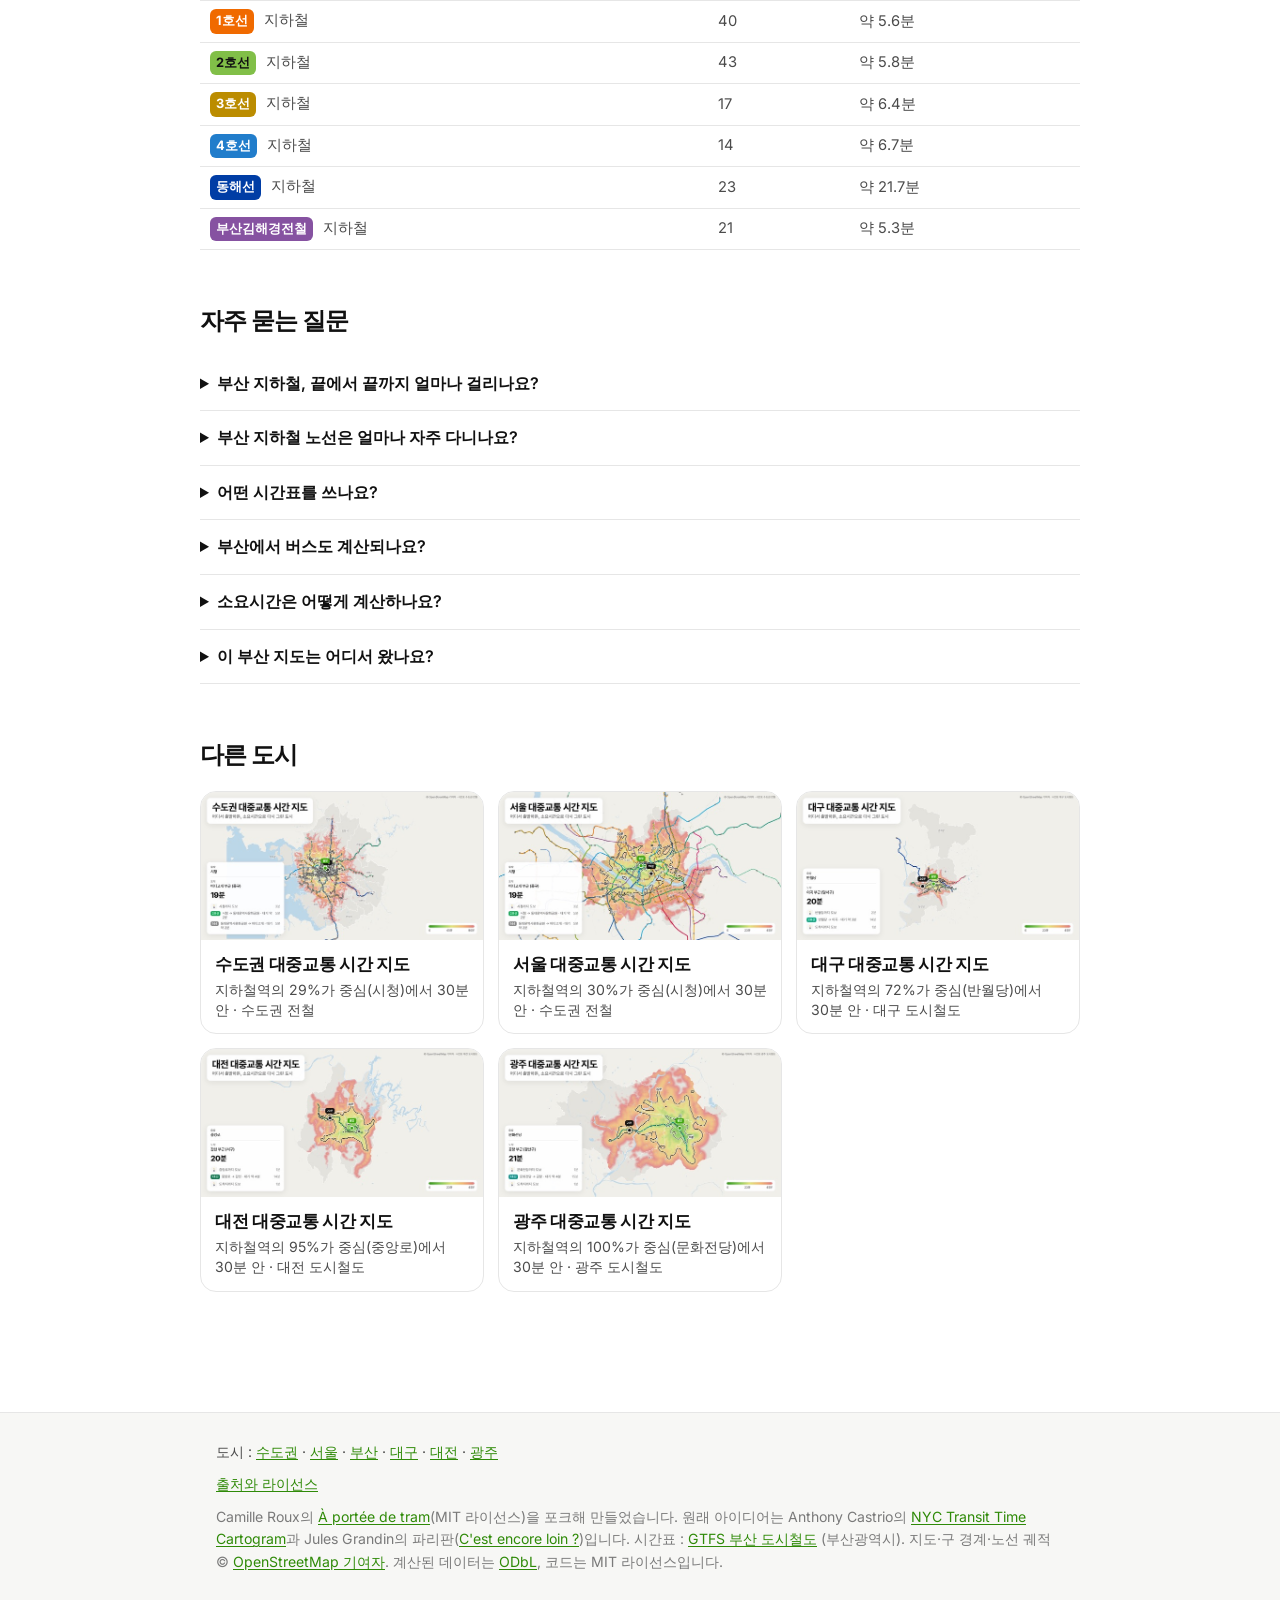
==== commit 7a47f7a8: "수도권 지도 추가, 데이터 형식 압축, 버스 정류장 점 제거 - 수도권(sudogwon): 서울·인천·경기 67개 시군구, 400m 칸, 색 범위 90분 - 여러 지역 경계 조회," ====
--- a/site/busan/index.html
+++ b/site/busan/index.html
@@ -16,7 +16,7 @@
     <meta property="og:title" content="부산 대중교통 시간 지도" />
     <meta property="og:description" content="부산 대중교통 소요시간 지도: 출발지를 고르면 도시 곳곳까지 걸리는 시간이 색으로 표시됩니다(부산 도시철도)." />
     <meta property="og:url" content="https://transit.yumes.net/busan/" />
-    <meta property="og:image" content="https://transit.yumes.net/og/busan.jpg?v=9ddd20f2" />
+    <meta property="og:image" content="https://transit.yumes.net/og/busan.jpg?v=18cb7bfc" />
     <meta property="og:image:width" content="1200" />
     <meta property="og:image:height" content="630" />
     <meta property="og:image:alt" content="서면에서 출발하는 대중교통 소요시간으로 색칠한 부산 지도, 15분·30분 등시선 포함." />
@@ -24,7 +24,7 @@
     <meta name="twitter:card" content="summary_large_image" />
     <meta name="twitter:title" content="부산 대중교통 시간 지도" />
     <meta name="twitter:description" content="부산 대중교통 소요시간 지도: 출발지를 고르면 도시 곳곳까지 걸리는 시간이 색으로 표시됩니다(부산 도시철도)." />
-    <meta name="twitter:image" content="https://transit.yumes.net/og/busan.jpg?v=9ddd20f2" />
+    <meta name="twitter:image" content="https://transit.yumes.net/og/busan.jpg?v=18cb7bfc" />
     <script type="application/ld+json">
     {
       "@context": "https://schema.org",
@@ -129,7 +129,7 @@
     <link rel="stylesheet" href="../styles.css?v=0afb52df" />
   </head>
   <body>
-    <script id="city-config" type="application/json">{"slug": "busan", "name": "부산", "dataVersion": "d12c9aa7", "defaultFrom": {"lat": 35.15735, "lon": 129.0591, "label": "서면"}, "railNoun": "지하철", "railStations": "지하철역", "busNoun": "버스", "geocoderUrl": null}</script>
+    <script id="city-config" type="application/json">{"slug": "busan", "name": "부산", "dataVersion": "134b8199", "defaultFrom": {"lat": 35.15735, "lon": 129.0591, "label": "서면"}, "railNoun": "지하철", "railStations": "지하철역", "busNoun": "버스", "geocoderUrl": null, "maxMinutes": null}</script>
     <header class="topbar">
       <nav class="topbar-inner" aria-label="주 메뉴">
         <a class="brand" href="../"><img src="../favicon.svg" width="22" height="22" alt="" /> 대중교통 시간 지도</a>
@@ -153,6 +153,7 @@
             <button id="cityClose" type="button" class="icon-button" aria-label="닫기">×</button>
           </div>
           <nav class="city-panel-list" aria-label="도시">
+            <a class="city-item" href="../sudogwon/" data-name="수도권"><img src="../og/thumb-sudogwon.jpg" width="120" height="63" alt="" loading="lazy" /><span><strong>수도권</strong><small>지하철 · 수도권 전철</small></span></a>
             <a class="city-item" href="../seoul/" data-name="서울"><img src="../og/thumb-seoul.jpg" width="120" height="63" alt="" loading="lazy" /><span><strong>서울</strong><small>지하철 · 수도권 전철</small></span></a>
             <a class="city-item current" href="../busan/" aria-current="page" data-name="부산"><img src="../og/thumb-busan.jpg" width="120" height="63" alt="" loading="lazy" /><span><strong>부산</strong><small>지하철 · 부산 도시철도</small></span></a>
             <a class="city-item" href="../daegu/" data-name="대구"><img src="../og/thumb-daegu.jpg" width="120" height="63" alt="" loading="lazy" /><span><strong>대구</strong><small>지하철 · 대구 도시철도</small></span></a>
@@ -281,6 +282,13 @@
       <section class="section" aria-labelledby="cities-title">
         <h2 id="cities-title">다른 도시</h2>
         <div class="city-grid">
+          <a class="city-card" href="../sudogwon/">
+            <img src="../og/thumb-sudogwon.jpg" width="600" height="315" alt="" loading="lazy" />
+            <span class="city-card-body">
+              <h3>수도권 대중교통 시간 지도</h3>
+              <span>지하철역의 29%가 중심(시청)에서 30분 안 · 수도권 전철</span>
+            </span>
+          </a>
           <a class="city-card" href="../seoul/">
             <img src="../og/thumb-seoul.jpg" width="600" height="315" alt="" loading="lazy" />
             <span class="city-card-body">
@@ -315,7 +323,7 @@
 
     <footer class="site-footer">
       <div class="footer-inner">
-        <p class="footer-links">도시&nbsp;: <a href="../seoul/">서울</a> · <a href="../busan/">부산</a> · <a href="../daegu/">대구</a> · <a href="../daejeon/">대전</a> · <a href="../gwangju/">광주</a></p>
+        <p class="footer-links">도시&nbsp;: <a href="../sudogwon/">수도권</a> · <a href="../seoul/">서울</a> · <a href="../busan/">부산</a> · <a href="../daegu/">대구</a> · <a href="../daejeon/">대전</a> · <a href="../gwangju/">광주</a></p>
         <p class="footer-links"><a href="../credits/">출처와 라이선스</a></p>
         <p class="footer-credits">
           Camille Roux의 <a href="https://github.com/camilleroux/montpellier-temps-transport" rel="noopener">À portée de tram</a>(MIT 라이선스)을 포크해 만들었습니다.
@@ -328,6 +336,6 @@
     </footer>
 
     <div id="toast" class="toast" role="status" hidden></div>
-    <script type="module" src="../app.js?v=53fce2d5"></script>
+    <script type="module" src="../app.js?v=12c0be43"></script>
   </body>
 </html>
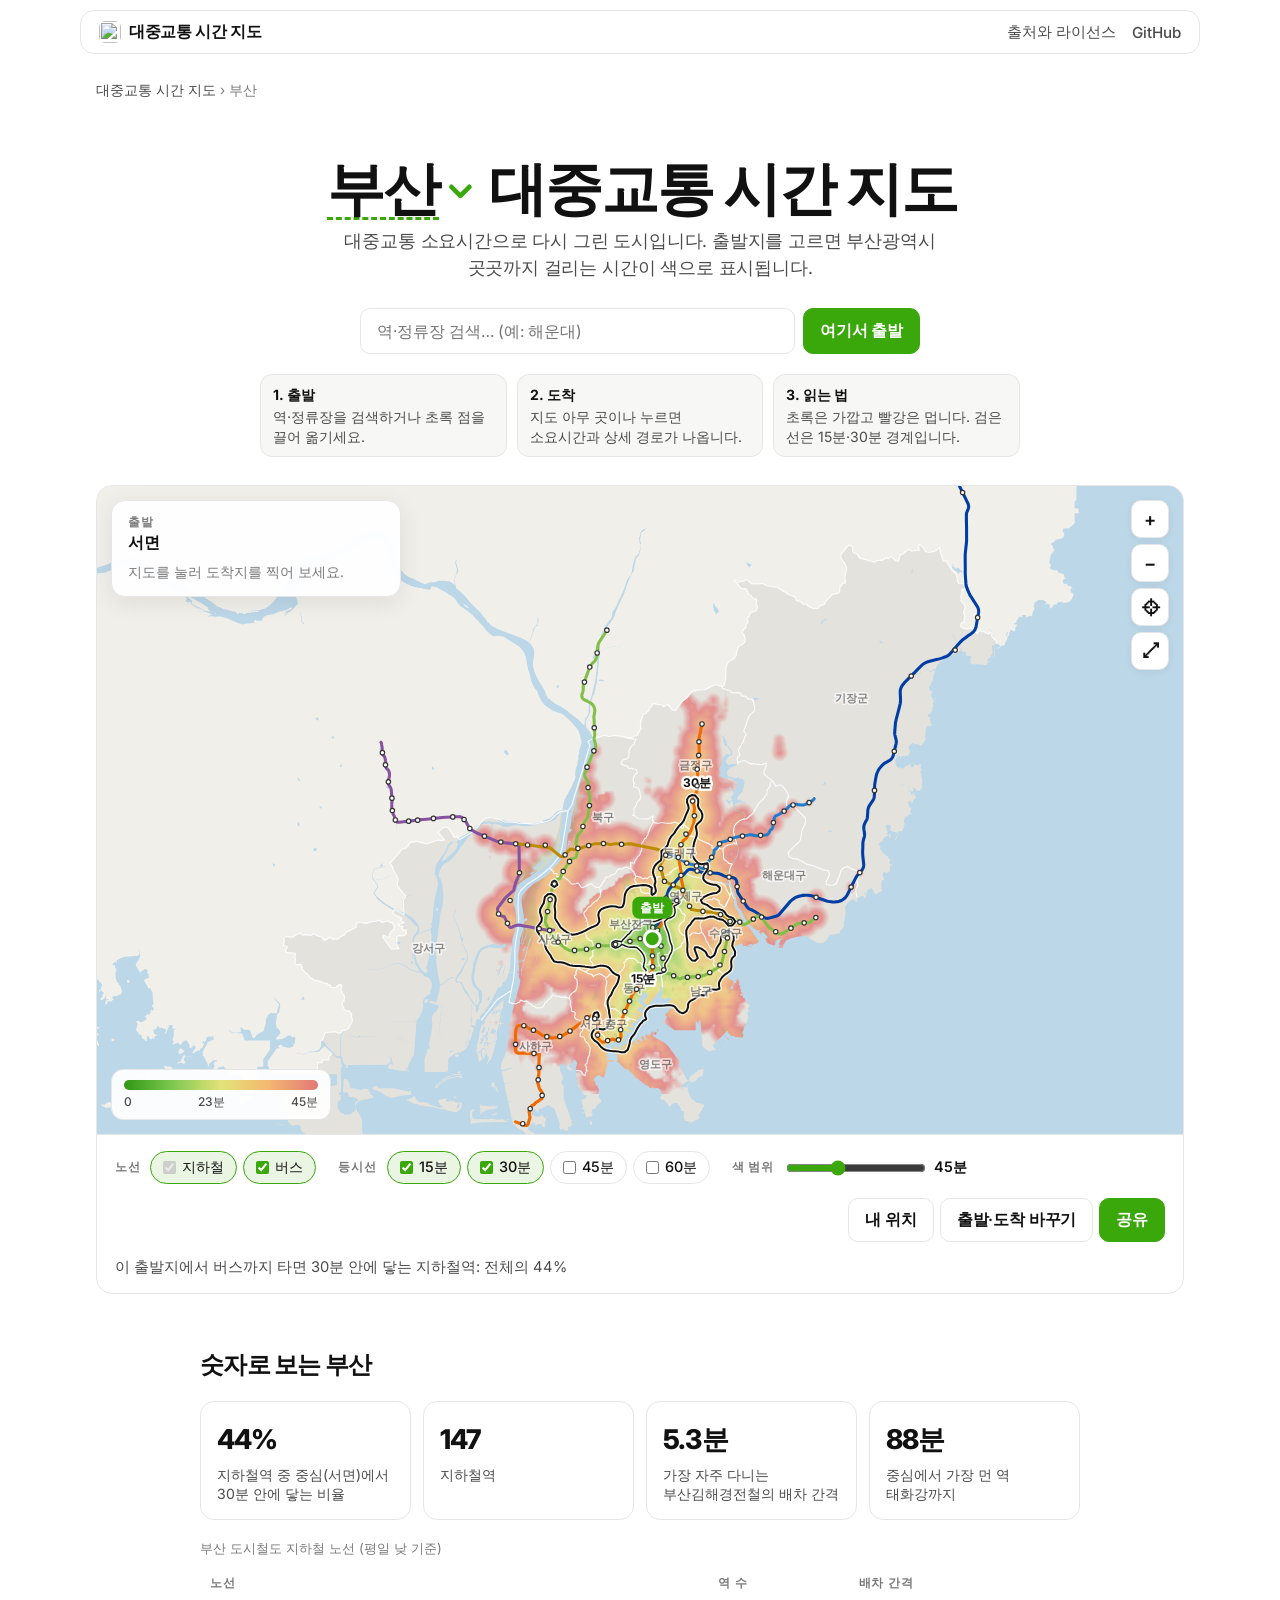
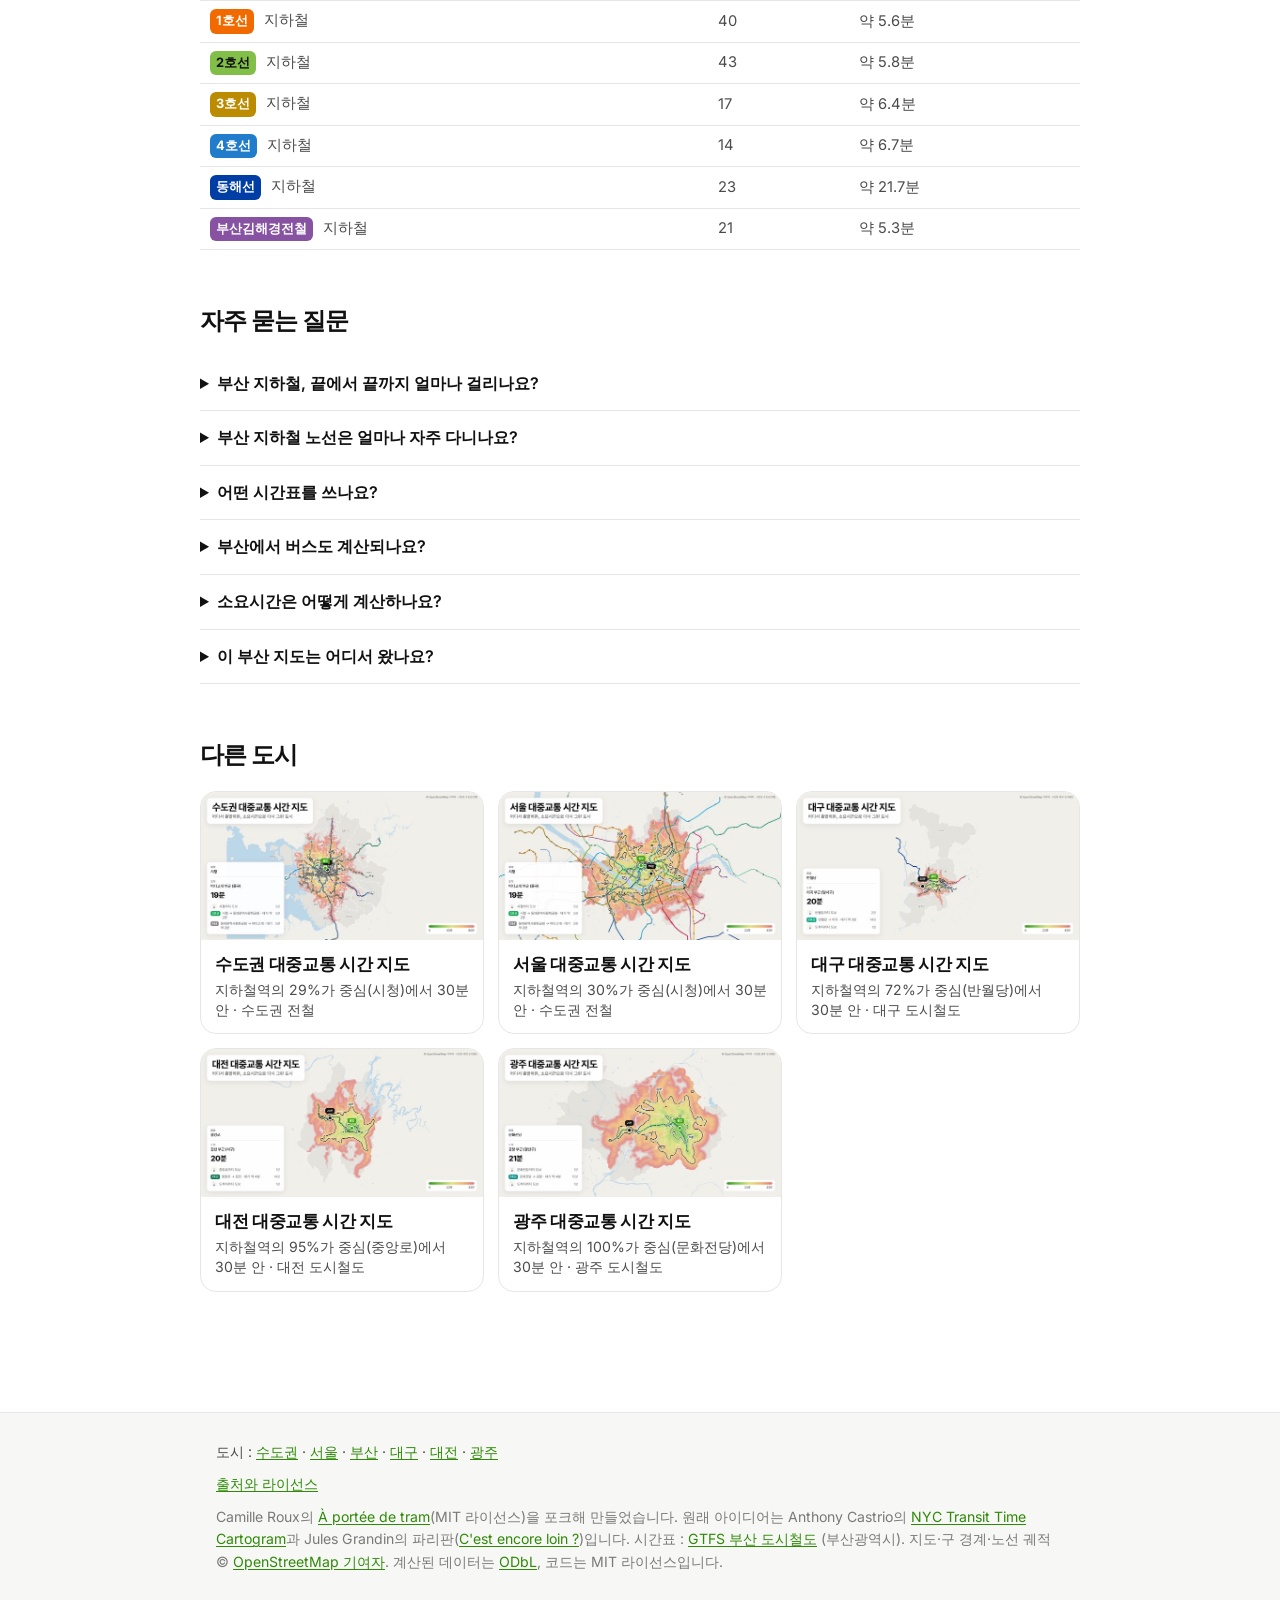
==== commit efeb02bf: "버스를 켜도 가까운 지하철역을 출발 후보에 포함 가까운 버스 정류장 8곳이 출발 후보를 다 차지해, 걸어서 닿는 지하철역이 빠지고 버스를 거치는 경로만 남던 문제(경복궁 → 충무로" ====
--- a/site/busan/index.html
+++ b/site/busan/index.html
@@ -16,7 +16,7 @@
     <meta property="og:title" content="부산 대중교통 시간 지도" />
     <meta property="og:description" content="부산 대중교통 소요시간 지도: 출발지를 고르면 도시 곳곳까지 걸리는 시간이 색으로 표시됩니다(부산 도시철도)." />
     <meta property="og:url" content="https://transit.yumes.net/busan/" />
-    <meta property="og:image" content="https://transit.yumes.net/og/busan.jpg?v=18cb7bfc" />
+    <meta property="og:image" content="https://transit.yumes.net/og/busan.jpg?v=eee68498" />
     <meta property="og:image:width" content="1200" />
     <meta property="og:image:height" content="630" />
     <meta property="og:image:alt" content="서면에서 출발하는 대중교통 소요시간으로 색칠한 부산 지도, 15분·30분 등시선 포함." />
@@ -24,7 +24,7 @@
     <meta name="twitter:card" content="summary_large_image" />
     <meta name="twitter:title" content="부산 대중교통 시간 지도" />
     <meta name="twitter:description" content="부산 대중교통 소요시간 지도: 출발지를 고르면 도시 곳곳까지 걸리는 시간이 색으로 표시됩니다(부산 도시철도)." />
-    <meta name="twitter:image" content="https://transit.yumes.net/og/busan.jpg?v=18cb7bfc" />
+    <meta name="twitter:image" content="https://transit.yumes.net/og/busan.jpg?v=eee68498" />
     <script type="application/ld+json">
     {
       "@context": "https://schema.org",
@@ -336,6 +336,6 @@
     </footer>
 
     <div id="toast" class="toast" role="status" hidden></div>
-    <script type="module" src="../app.js?v=12c0be43"></script>
+    <script type="module" src="../app.js?v=c499c779"></script>
   </body>
 </html>
